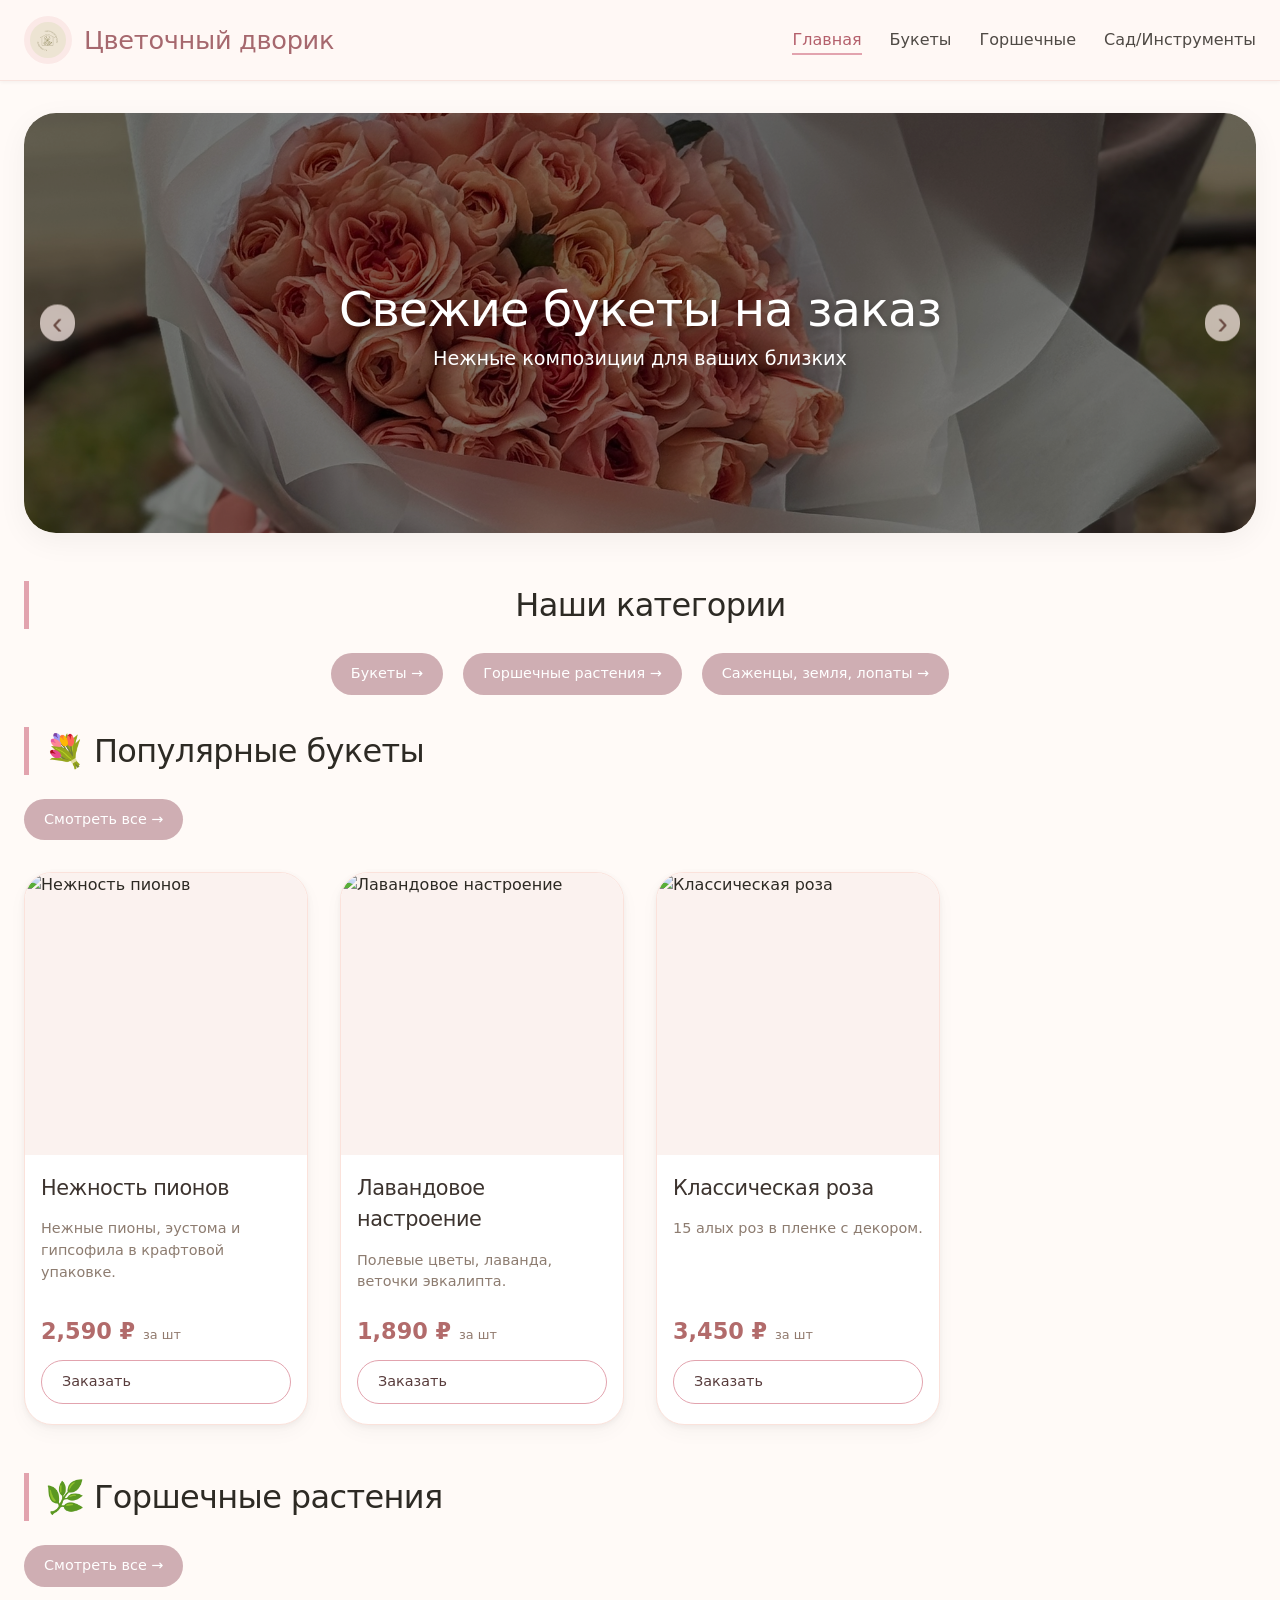
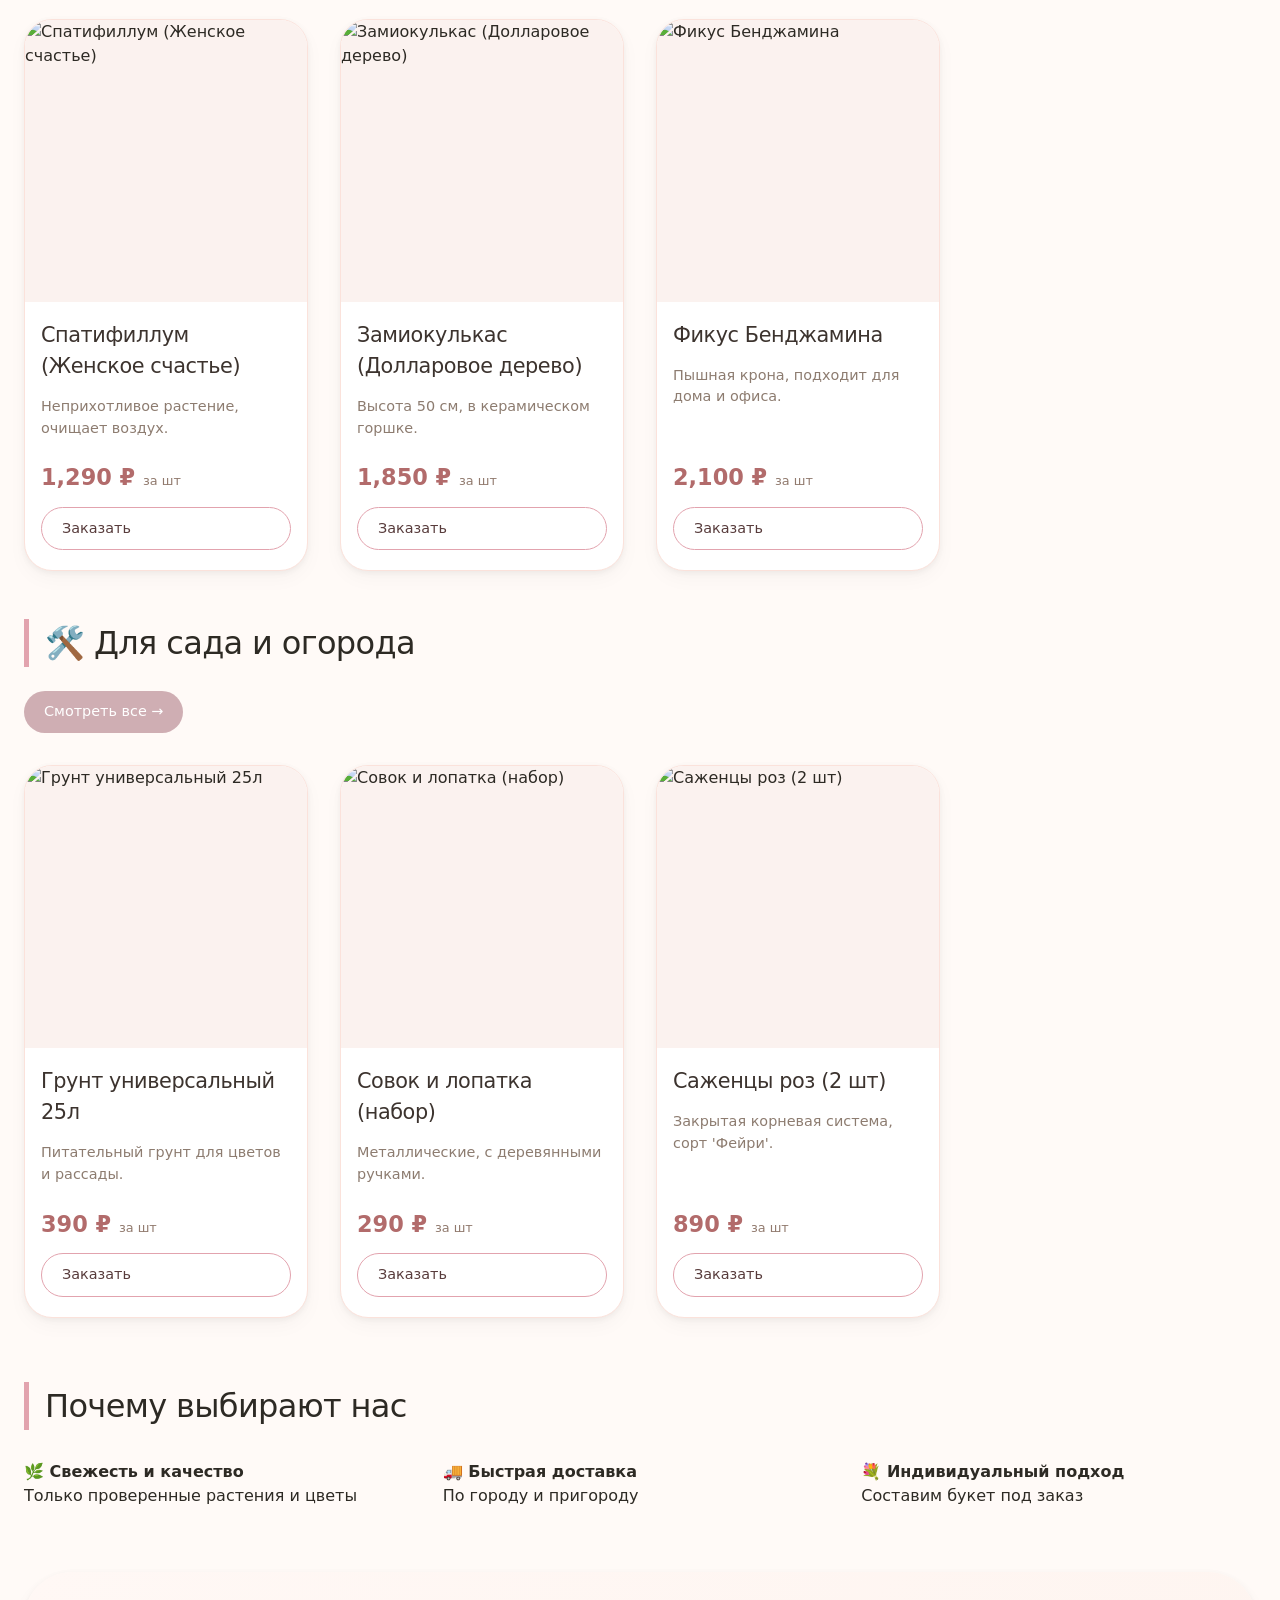
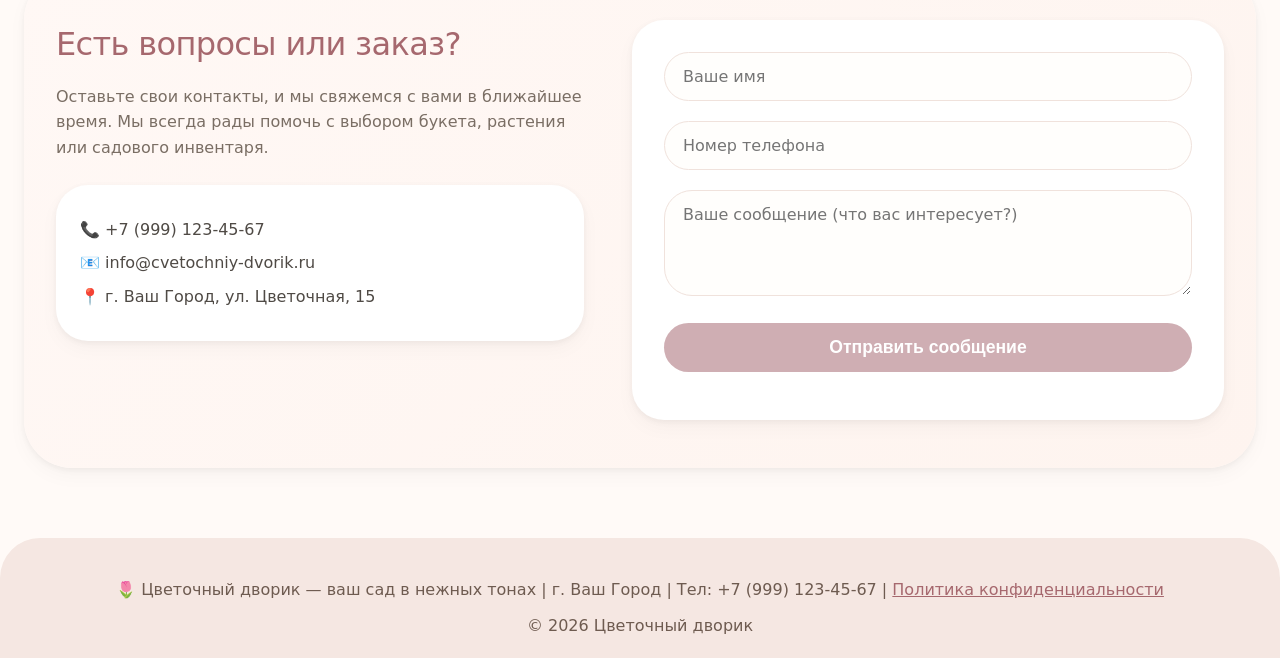
==== index.html @ ea89f6a9 "Create landing" ====
<!DOCTYPE html>
<html lang="ru">
<head>
  <meta charset="UTF-8">
  <meta name="viewport" content="width=device-width, initial-scale=1.0">
  <title>Цветочный дворик | Цветы, растения и садовый инвентарь</title>
  <meta name="description" content="Магазин цветов и товаров для сада Цветочный дворик. Букеты, горшечные растения, саженцы, земля, инструменты. Уют и красота для вашего дома.">
  <meta name="keywords" content="цветы, букеты, горшечные растения, саженцы, земля, лопаты, сад, цветочный магазин">
  <link rel="stylesheet" href="style.css">
  <link rel="icon" href="data:image/svg+xml,%3Csvg xmlns='http://www.w3.org/2000/svg' viewBox='0 0 24 24' fill='%23e2a3ae'%3E%3Cpath d='M12,21.35L10.55,20.03C5.4,15.36 2,12.27 2,8.5 2,5.41 4.42,3 7.5,3c1.74,0 3.41.81 4.5,2.08C13.09,3.81 14.76,3 16.5,3 19.58,3 22,5.41 22,8.5c0,3.77-3.4,6.86-8.55,11.54L12,21.35Z'/%3E%3C/svg%3E">
  
  <!-- Яндекс Метрика (замените XXXXXXXXX на номер счетчика) -->
  <!-- <script>
    (function(m,e,t,r,i,k,a){m[i]=m[i]||function(){(m[i].a=m[i].a||[]).push(arguments)};
    m[i].l=1*new Date();k=e.createElement(t),a=e.getElementsByTagName(t)[0];
    k.async=1;k.src=r;a.parentNode.insertBefore(k,a)})
    (window, document, "script", "https://mc.yandex.ru/metrika/tag.js", "ym");
    ym(XXXXXXXX, "init", {
        clickmap:true,
        trackLinks:true,
        accurateTrackBounce:true,
        webvisor:true
    });
  </script>
  <noscript><div><img src="https://mc.yandex.ru/watch/XXXXXXXX" style="position:absolute; left:-9999px;" alt="" /></div></noscript> -->
</head>
<body data-page="index">
<header>
  <div class="container">
    <div class="navbar">
      <div class="logo">
        <img class="logo-img" src="images/logo.jpg" alt="Логотип Цветочный дворик">
        <span class="logo-text">Цветочный дворик</span>
      </div>
      <ul class="nav-links">
        <li><a href="index.html">Главная</a></li>
        <li><a href="catalog-bukety.html">Букеты</a></li>
        <li><a href="catalog-gorshechnye.html">Горшечные</a></li>
        <li><a href="catalog-sad.html">Сад/Инструменты</a></li>
      </ul>
    </div>
  </div>
</header>

<main>
  <div class="container">
    <!-- Карусель -->
    <div class="hero">
      <div class="carousel">
        <div class="carousel-slides">
          <div class="carousel-slide" style="background-image: linear-gradient(0deg, rgba(0,0,0,0.2), rgba(0,0,0,0.2)), url('images/car.jpg');">
            <div class="slide-overlay"><div class="slide-text"><h1>Свежие букеты на заказ</h1><p>Нежные композиции для ваших близких</p></div></div>
          </div>
          <div class="carousel-slide" style="background-image: linear-gradient(0deg, rgba(0,0,0,0.2), rgba(0,0,0,0.2)), url('images/car1.jpg');">
            <div class="slide-overlay"><div class="slide-text"><h1>Зеленый уголок дома</h1><p>Горшечные растения с доставкой</p></div></div>
          </div>
          <div class="carousel-slide" style="background-image: linear-gradient(0deg, rgba(0,0,0,0.2), rgba(0,0,0,0.2)), url('images/car2.jpg');">
            <div class="slide-overlay"><div class="slide-text"><h1>Саженцы, земля, инвентарь</h1><p>Всё для вашего сада</p></div></div>
          </div>
        </div>
        <button class="prev">‹</button>
        <button class="next">›</button>
      </div>
    </div>

    <!-- Блок с категориями (быстрый переход) -->
    <section style="margin: 3rem 0 2rem; text-align: center;">
      <h2>Наши категории</h2>
      <div style="display: flex; gap: 20px; flex-wrap: wrap; justify-content: center; margin-top: 20px;">
        <a href="catalog-bukety.html" class="btn btn-primary">Букеты →</a>
        <a href="catalog-gorshechnye.html" class="btn btn-primary">Горшечные растения →</a>
        <a href="catalog-sad.html" class="btn btn-primary">Саженцы, земля, лопаты →</a>
      </div>
    </section>

    <!-- Контейнер, куда будут подгружаться товары с главной (featured) -->
    <div id="featured-container"></div>

    <!-- Преимущества -->
    <section style="margin: 4rem 0 2rem;">
      <h2>Почему выбирают нас</h2>
      <div style="display: flex; gap: 24px; flex-wrap: wrap; justify-content: space-between; margin: 30px 0;">
        <div style="flex:1; min-width:200px;"><strong>🌿 Свежесть и качество</strong><br>Только проверенные растения и цветы</div>
        <div style="flex:1; min-width:200px;"><strong>🚚 Быстрая доставка</strong><br>По городу и пригороду</div>
        <div style="flex:1; min-width:200px;"><strong>💐 Индивидуальный подход</strong><br>Составим букет под заказ</div>
      </div>
    </section>

    <!-- ========== ФОРМА ОБРАТНОЙ СВЯЗИ ========== -->
    <section class="feedback-section">
      <div class="feedback-container">
        <div class="feedback-info">
          <h2>Есть вопросы или заказ?</h2>
          <p>Оставьте свои контакты, и мы свяжемся с вами в ближайшее время. Мы всегда рады помочь с выбором букета, растения или садового инвентаря.</p>
          <div class="feedback-contacts">
            <p>📞 +7 (999) 123-45-67</p>
            <p>📧 info@cvetochniy-dvorik.ru</p>
            <p>📍 г. Ваш Город, ул. Цветочная, 15</p>
          </div>
        </div>
        <div class="feedback-form">
          <form id="tgForm">
            <div class="form-group">
              <input type="text" id="userName" placeholder="Ваше имя" required>
            </div>
            <div class="form-group">
              <input type="tel" id="userPhone" placeholder="Номер телефона" required>
            </div>
            <div class="form-group">
              <textarea id="userMessage" placeholder="Ваше сообщение (что вас интересует?)" rows="4"></textarea>
            </div>
            <button type="submit" class="btn btn-primary submit-btn">Отправить сообщение</button>
            <div id="formStatus" class="form-status"></div>
          </form>
        </div>
      </div>
    </section>
  </div>
</main>

<footer>
  <div class="container">
    <p>🌷 Цветочный дворик — ваш сад в нежных тонах | г. Ваш Город | Тел: +7 (999) 123-45-67 | <a href="#" style="color:#a6686e;">Политика конфиденциальности</a></p>
    <p style="margin-top:12px;">© 2026 Цветочный дворик</p>
  </div>
</footer>

<script src="script.js"></script>

<!-- Отдельный скрипт для формы (можно вставить в script.js, но для наглядности здесь) -->
<script>
  // (function() {
  //   const form = document.getElementById('tgForm');
  //   if (!form) return;
    
  //   const WORKER_URL = 'https://misty-math-a146.roikn33.workers.dev/';
    
  //   form.addEventListener('submit', async (e) => {
  //     e.preventDefault();
      
  //     const name = document.getElementById('userName').value.trim();
  //     const phone = document.getElementById('userPhone').value.trim();
  //     const message = document.getElementById('userMessage').value.trim();
      
  //     const statusDiv = document.getElementById('formStatus');
      
  //     if (!name || !phone) {
  //       statusDiv.innerHTML = '❌ Пожалуйста, заполните имя и телефон.';
  //       statusDiv.style.color = '#d47e92';
  //       setTimeout(() => { statusDiv.innerHTML = ''; }, 3000);
  //       return;
  //     }
      
  //     statusDiv.innerHTML = '⏳ Отправка...';
  //     statusDiv.style.color = '#9bc4b0';
      
  //     try {
  //       const response = await fetch(WORKER_URL, {
  //         method: 'POST',
  //         headers: { 'Content-Type': 'application/json' },
  //         body: JSON.stringify({ name, phone, message: message || 'Без сообщения' })
  //       });
        
  //       const data = await response.json();
        
  //       if (data.ok === true || response.ok) {
  //         statusDiv.innerHTML = '✅ Спасибо! Мы свяжемся с вами в ближайшее время.';
  //         statusDiv.style.color = '#6f9e82';
  //         form.reset();
  //         setTimeout(() => { statusDiv.innerHTML = ''; }, 5000);
  //       } else {
  //         statusDiv.innerHTML = '❌ Ошибка отправки. Попробуйте позже или позвоните нам.';
  //         statusDiv.style.color = '#d47e92';
  //       }
  //     } catch (error) {
  //       console.error('Form error:', error);
  //       statusDiv.innerHTML = '❌ Ошибка соединения. Проверьте интернет или позвоните нам.';
  //       statusDiv.style.color = '#d47e92';
  //     }
  //   });
  // })();
</script>

</body>
</html>
---- style.css ----
/* style.css - нежная палитра, адаптивность */
* {
  margin: 0;
  padding: 0;
  box-sizing: border-box;
}

body {
  font-family: system-ui, 'Segoe UI', 'Inter', -apple-system, BlinkMacSystemFont, 'Roboto', sans-serif;
  background: #fffaf7;
  color: #2d2a24;
  line-height: 1.5;
}

:root {
  --rose: #f3c4cb;
  --rose-dark: #e2a3ae;
  --green: #c1dbc1;
  --green-dark: #97b797;
  --brown: #d9c5b3;
  --text-dark: #3e3a35;
  --text-muted: #7b6e62;
  --bg-card: #ffffff;
  --shadow: 0 8px 20px rgba(0,0,0,0.03), 0 2px 6px rgba(0,0,0,0.05);
  --shadow-hover: 0 20px 30px -12px rgba(0,0,0,0.12);
}

.container {
  max-width: 1280px;
  margin: 0 auto;
  padding: 0 24px;
}

/* типографика */
h1, h2, h3 {
  font-weight: 500;
  letter-spacing: -0.02em;
}

h2 {
  font-size: 2rem;
  margin-bottom: 1.5rem;
  border-left: 5px solid var(--rose-dark);
  padding-left: 1rem;
}

/* header & nav */
header {
  background: rgba(255, 248, 245, 0.96);
  backdrop-filter: blur(8px);
  position: sticky;
  top: 0;
  z-index: 100;
  box-shadow: 0 1px 4px rgba(0,0,0,0.05);
  border-bottom: 1px solid #f8e4df;
}

.navbar {
  display: flex;
  align-items: center;
  justify-content: space-between;
  flex-wrap: wrap;
  gap: 20px;
  padding: 16px 0;
}

.logo {
  display: flex;
  align-items: center;
  gap: 12px;
}

.logo-img {
  width: 48px;
  height: 48px;
  object-fit: contain;
  border-radius: 50%;
  background: #fbe9e7;
  padding: 6px;
}

.logo-text {
  font-size: 1.6rem;
  font-weight: 500;
  color: #a6686e;
  letter-spacing: -0.3px;
}

.nav-links {
  display: flex;
  gap: 28px;
  flex-wrap: wrap;
  list-style: none;
}

.nav-links a {
  text-decoration: none;
  color: #4f4a45;
  font-weight: 500;
  transition: 0.2s;
  border-bottom: 2px solid transparent;
  padding-bottom: 4px;
}

.nav-links a:hover,
.nav-links a.active {
  color: #b45f6b;
  border-bottom-color: #e2a3ae;
}

/* кнопки и карточки */
.btn {
  display: inline-block;
  background: #ecc7cd;
  color: #583c3c;
  padding: 10px 20px;
  border-radius: 40px;
  text-decoration: none;
  font-weight: 500;
  transition: 0.2s;
  border: none;
  cursor: pointer;
  font-size: 0.9rem;
}

.btn-primary {
  background: #cfaeb3;
  color: white;
}

.btn-primary:hover {
  background: #bb9097;
  transform: scale(0.98);
}

.btn-outline {
  background: transparent;
  border: 1px solid #e2a3ae;
}

.btn-outline:hover {
  background: #f9ecef;
}

/* карточки товаров (сетка) */
.catalog-grid {
  display: grid;
  grid-template-columns: repeat(auto-fill, minmax(270px, 1fr));
  gap: 32px;
  margin: 2rem 0 3rem;
}

.product-card {
  background: var(--bg-card);
  border-radius: 28px;
  overflow: hidden;
  box-shadow: var(--shadow);
  transition: 0.25s ease;
  display: flex;
  flex-direction: column;
  border: 1px solid #fbe2db;
}

.product-card:hover {
  transform: translateY(-6px);
  box-shadow: var(--shadow-hover);
}

.card-img {
  width: 100%;
  aspect-ratio: 1 / 1;
  object-fit: cover;
  background: #fbf2ef;
}

.card-content {
  padding: 18px 16px 20px;
  flex: 1;
  display: flex;
  flex-direction: column;
}

.card-title {
  font-size: 1.3rem;
  font-weight: 500;
  margin-bottom: 6px;
  color: #3c332e;
}

.card-desc {
  color: #8d7c70;
  font-size: 0.9rem;
  margin: 8px 0 12px;
  flex-grow: 1;
}

.card-price {
  font-size: 1.4rem;
  font-weight: 600;
  color: #b26b6b;
  margin: 10px 0 12px;
}

.card-price small {
  font-size: 0.8rem;
  font-weight: normal;
  color: #917a6e;
}

/* hero карусель */
.hero {
  margin: 32px 0 48px;
  border-radius: 2rem;
  overflow: hidden;
  box-shadow: 0 8px 30px rgba(0,0,0,0.05);
}

.carousel {
  position: relative;
  width: 100%;
  height: 420px;
  overflow: hidden;
  border-radius: 2rem;
}

.carousel-slides {
  display: flex;
  width: 100%;
  height: 100%;
  transition: transform 0.4s ease-in-out;
}

.carousel-slide {
  min-width: 100%;
  background-size: cover;
  background-position: center;
  display: flex;
  align-items: center;
  justify-content: center;
  position: relative;
}

.slide-overlay {
  background: rgba(0,0,0,0.25);
  width: 100%;
  height: 100%;
  display: flex;
  align-items: center;
  justify-content: center;
  text-align: center;
  color: white;
  backdrop-filter: brightness(0.8);
}

.slide-text {
  max-width: 80%;
}

.slide-text h1 {
  font-size: 3rem;
  text-shadow: 0 2px 8px rgba(0,0,0,0.3);
}

.slide-text p {
  font-size: 1.2rem;
}

.carousel button {
  position: absolute;
  top: 50%;
  transform: translateY(-50%);
  background: rgba(255,240,235,0.7);
  border: none;
  font-size: 2rem;
  padding: 0 12px;
  cursor: pointer;
  z-index: 10;
  border-radius: 40px;
  backdrop-filter: blur(4px);
  color: #6b4c44;
}

.carousel .prev {
  left: 16px;
}
.carousel .next {
  right: 16px;
}

/* футер */
footer {
  background: #f5e7e2;
  margin-top: 70px;
  padding: 40px 0 20px;
  color: #6e5b50;
  text-align: center;
  border-top-left-radius: 40px;
  border-top-right-radius: 40px;
}

/* адаптивность */
@media (max-width: 768px) {
  .navbar {
    flex-direction: column;
    align-items: center;
  }
  .nav-links {
    justify-content: center;
    gap: 20px;
  }
  .carousel {
    height: 320px;
  }
  .slide-text h1 {
    font-size: 2rem;
  }
  .container {
    padding: 0 18px;
  }
  h2 {
    font-size: 1.6rem;
  }
}

/* ========== ФОРМА ОБРАТНОЙ СВЯЗИ ========== */
.feedback-section {
  margin: 4rem 0 2rem;
  background: linear-gradient(135deg, #fff8f5 0%, #fef4ef 100%);
  border-radius: 48px;
  padding: 3rem 2rem;
  box-shadow: var(--shadow);
}

.feedback-container {
  display: flex;
  flex-wrap: wrap;
  gap: 3rem;
  align-items: stretch;
}

.feedback-info {
  flex: 1;
  min-width: 250px;
}

.feedback-info h2 {
  border-left: none;
  padding-left: 0;
  margin-bottom: 1rem;
  color: #a6686e;
}

.feedback-info p {
  color: #7a6e64;
  line-height: 1.6;
  margin-bottom: 1.5rem;
}

.feedback-contacts {
  background: white;
  padding: 1.5rem;
  border-radius: 32px;
  box-shadow: var(--shadow);
  margin-top: 1rem;
}

.feedback-contacts p {
  margin: 0.5rem 0;
  font-weight: 500;
  color: #4f4a45;
}

.feedback-form {
  flex: 1;
  min-width: 280px;
  background: white;
  padding: 2rem;
  border-radius: 32px;
  box-shadow: var(--shadow);
}

.form-group {
  margin-bottom: 1.25rem;
}

.form-group input,
.form-group textarea {
  width: 100%;
  padding: 14px 18px;
  border: 1.5px solid #f0e2dc;
  border-radius: 28px;
  font-size: 1rem;
  font-family: inherit;
  transition: all 0.2s;
  background: #fffefc;
}

.form-group input:focus,
.form-group textarea:focus {
  outline: none;
  border-color: #e2a3ae;
  box-shadow: 0 0 0 3px rgba(226, 163, 174, 0.2);
}

.submit-btn {
  width: 100%;
  background: #cfaeb3;
  color: white;
  padding: 14px;
  font-size: 1.1rem;
  font-weight: 600;
  border: none;
  border-radius: 40px;
  cursor: pointer;
  transition: 0.2s;
}

.submit-btn:hover {
  background: #bb9097;
  transform: translateY(-2px);
}

.form-status {
  margin-top: 1rem;
  text-align: center;
  font-size: 0.9rem;
  font-weight: 500;
}

@media (max-width: 768px) {
  .feedback-section {
    padding: 2rem 1rem;
    border-radius: 32px;
  }
  .feedback-form {
    padding: 1.5rem;
  }
  .feedback-container {
    gap: 1.5rem;
  }
}
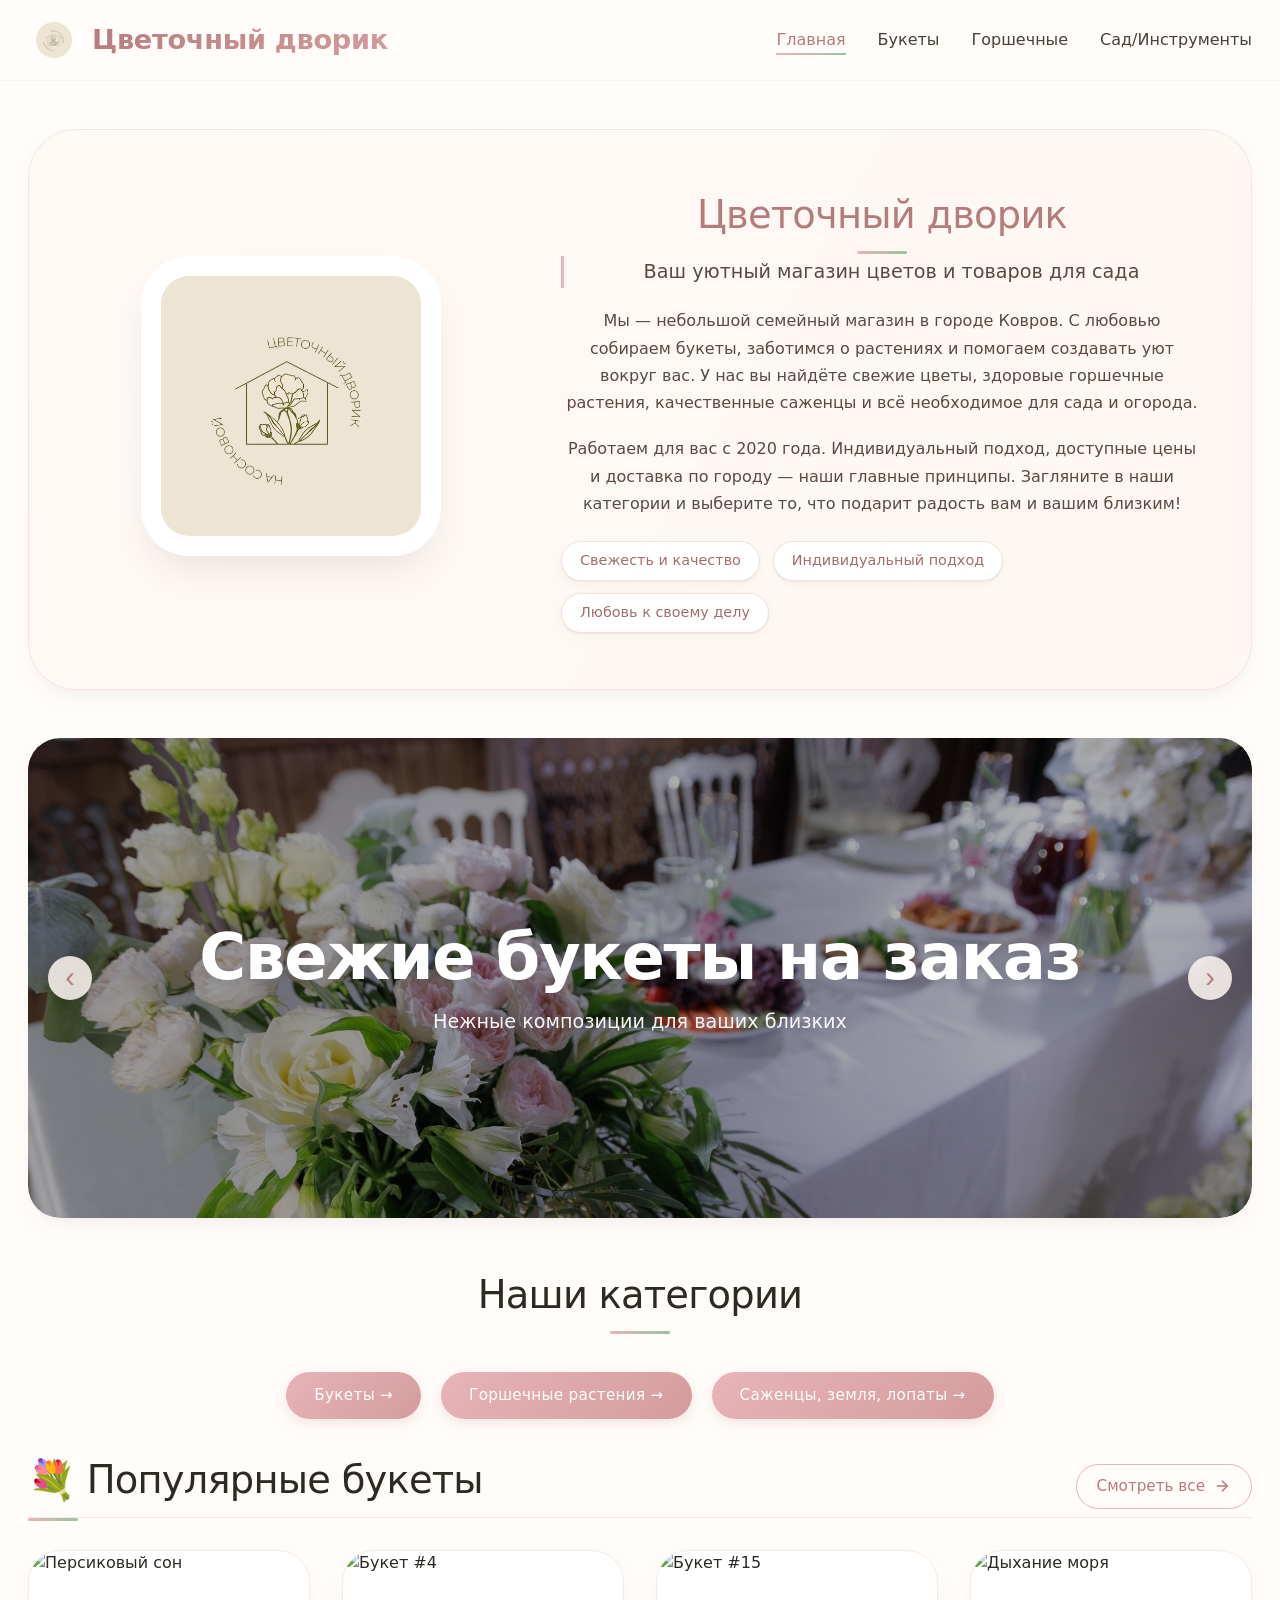
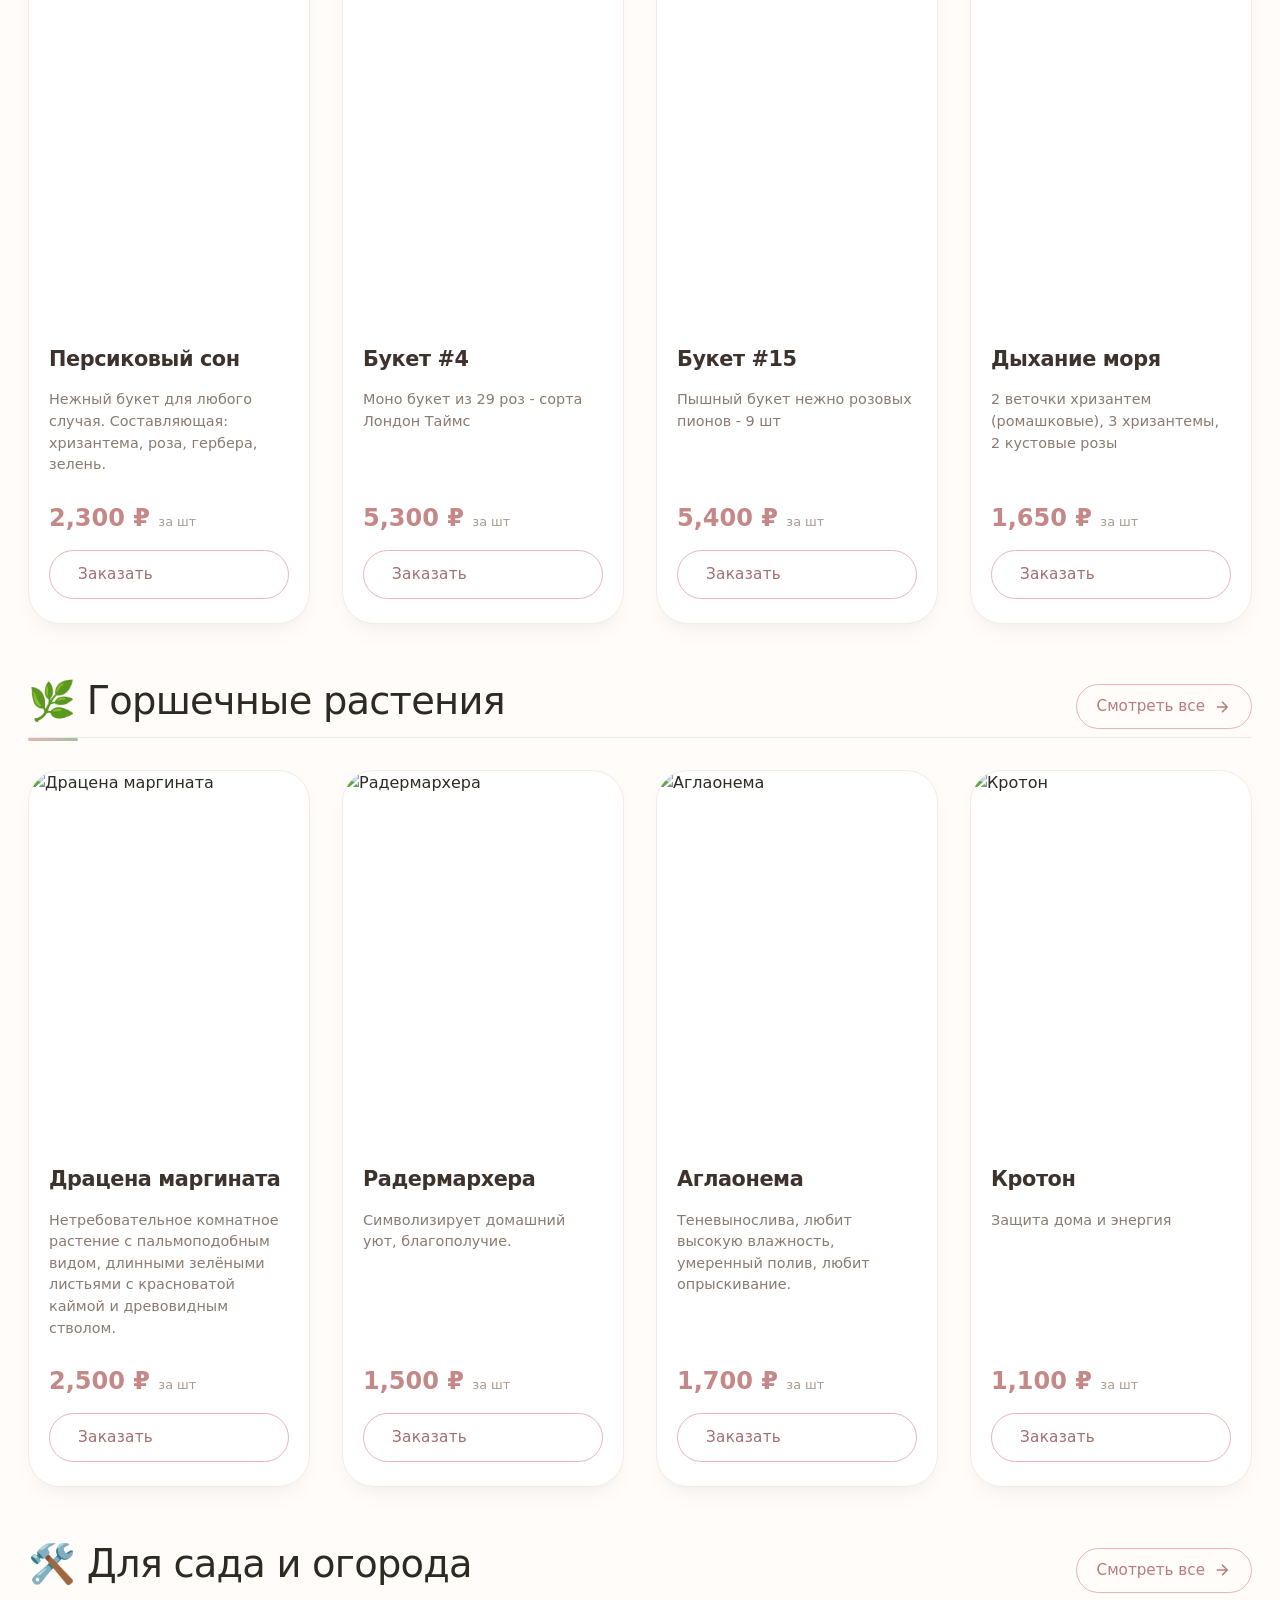
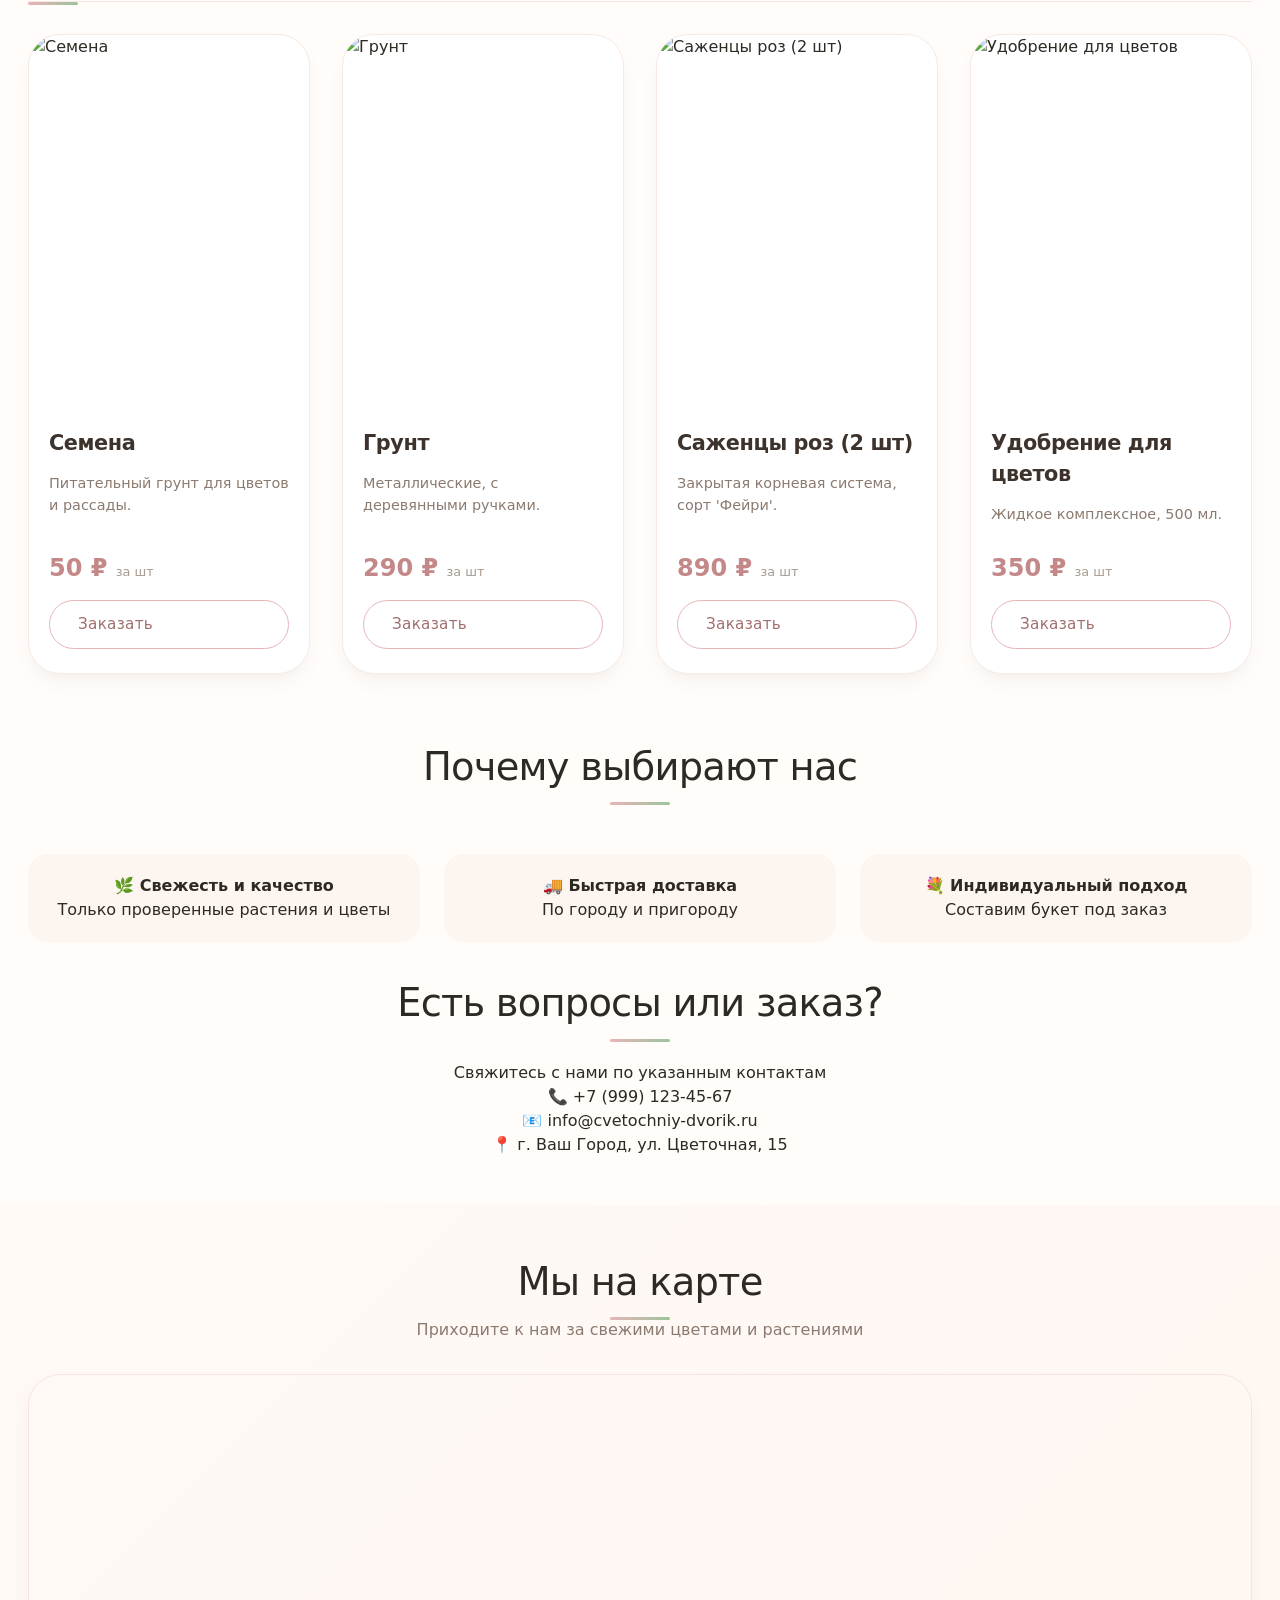
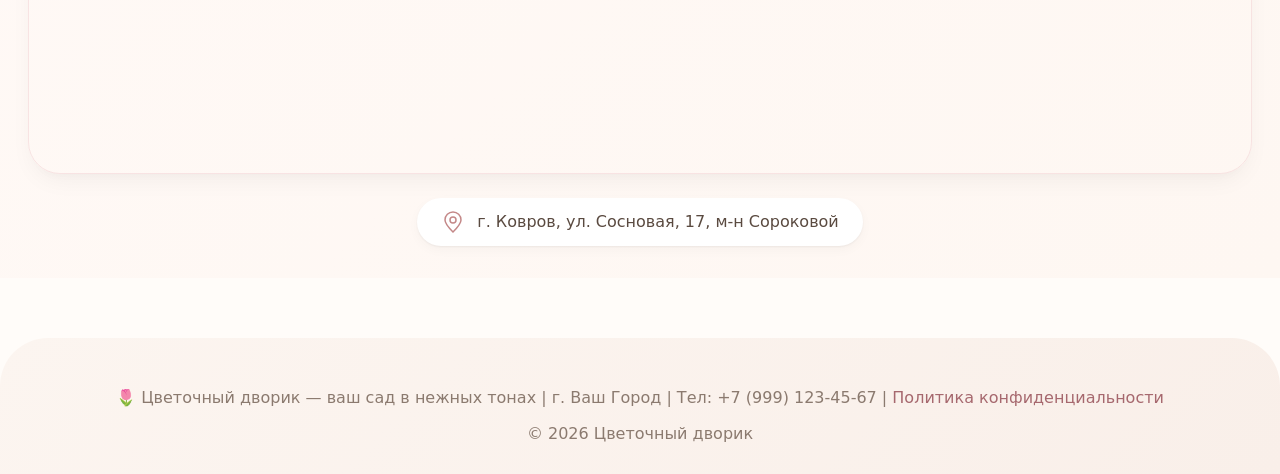
==== commit 529e621e: "update photos" ====
--- a/index.html
+++ b/index.html
@@ -8,21 +8,6 @@
   <meta name="keywords" content="цветы, букеты, горшечные растения, саженцы, земля, лопаты, сад, цветочный магазин">
   <link rel="stylesheet" href="style.css">
   <link rel="icon" href="data:image/svg+xml,%3Csvg xmlns='http://www.w3.org/2000/svg' viewBox='0 0 24 24' fill='%23e2a3ae'%3E%3Cpath d='M12,21.35L10.55,20.03C5.4,15.36 2,12.27 2,8.5 2,5.41 4.42,3 7.5,3c1.74,0 3.41.81 4.5,2.08C13.09,3.81 14.76,3 16.5,3 19.58,3 22,5.41 22,8.5c0,3.77-3.4,6.86-8.55,11.54L12,21.35Z'/%3E%3C/svg%3E">
-  
-  <!-- Яндекс Метрика (замените XXXXXXXXX на номер счетчика) -->
-  <!-- <script>
-    (function(m,e,t,r,i,k,a){m[i]=m[i]||function(){(m[i].a=m[i].a||[]).push(arguments)};
-    m[i].l=1*new Date();k=e.createElement(t),a=e.getElementsByTagName(t)[0];
-    k.async=1;k.src=r;a.parentNode.insertBefore(k,a)})
-    (window, document, "script", "https://mc.yandex.ru/metrika/tag.js", "ym");
-    ym(XXXXXXXX, "init", {
-        clickmap:true,
-        trackLinks:true,
-        accurateTrackBounce:true,
-        webvisor:true
-    });
-  </script>
-  <noscript><div><img src="https://mc.yandex.ru/watch/XXXXXXXX" style="position:absolute; left:-9999px;" alt="" /></div></noscript> -->
 </head>
 <body data-page="index">
 <header>
@@ -44,17 +29,37 @@
 
 <main>
   <div class="container">
-    <!-- Карусель -->
+
+    <section class="about-section">
+      <div class="about-container">
+        <div class="about-image">
+          <img src="images/logo.jpg" alt="Цветочный дворик - логотип" class="about-logo">
+        </div>
+        <div class="about-text">
+          <h2>Цветочный дворик</h2>
+          <p class="about-subtitle">Ваш уютный магазин цветов и товаров для сада</p>
+          <p>Мы — небольшой семейный магазин в городе Ковров. С любовью собираем букеты, заботимся о растениях и помогаем создавать уют вокруг вас. У нас вы найдёте свежие цветы, здоровые горшечные растения, качественные саженцы и всё необходимое для сада и огорода.</p>
+          <p>Работаем для вас с 2020 года. Индивидуальный подход, доступные цены и доставка по городу — наши главные принципы. Загляните в наши категории и выберите то, что подарит радость вам и вашим близким!</p>
+          <div class="about-features">
+            <span>Свежесть и качество</span>
+            <span>Индивидуальный подход</span>
+            <!-- <span>🚚 Быстрая доставка</span> -->
+            <span>Любовь к своему делу</span>
+          </div>
+        </div>
+      </div>
+    </section>
+
     <div class="hero">
       <div class="carousel">
         <div class="carousel-slides">
           <div class="carousel-slide" style="background-image: linear-gradient(0deg, rgba(0,0,0,0.2), rgba(0,0,0,0.2)), url('images/car.jpg');">
             <div class="slide-overlay"><div class="slide-text"><h1>Свежие букеты на заказ</h1><p>Нежные композиции для ваших близких</p></div></div>
           </div>
-          <div class="carousel-slide" style="background-image: linear-gradient(0deg, rgba(0,0,0,0.2), rgba(0,0,0,0.2)), url('images/car1.jpg');">
+          <div class="carousel-slide" style="background-image: linear-gradient(0deg, rgba(0,0,0,0.2), rgba(0,0,0,0.2)), url('images/car1.png');">
             <div class="slide-overlay"><div class="slide-text"><h1>Зеленый уголок дома</h1><p>Горшечные растения с доставкой</p></div></div>
           </div>
-          <div class="carousel-slide" style="background-image: linear-gradient(0deg, rgba(0,0,0,0.2), rgba(0,0,0,0.2)), url('images/car2.jpg');">
+          <div class="carousel-slide" style="background-image: linear-gradient(0deg, rgba(0,0,0,0.2), rgba(0,0,0,0.2)), url('images/car2.png');">
             <div class="slide-overlay"><div class="slide-text"><h1>Саженцы, земля, инвентарь</h1><p>Всё для вашего сада</p></div></div>
           </div>
         </div>
@@ -63,7 +68,6 @@
       </div>
     </div>
 
-    <!-- Блок с категориями (быстрый переход) -->
     <section style="margin: 3rem 0 2rem; text-align: center;">
       <h2>Наши категории</h2>
       <div style="display: flex; gap: 20px; flex-wrap: wrap; justify-content: center; margin-top: 20px;">
@@ -80,9 +84,9 @@
     <section style="margin: 4rem 0 2rem;">
       <h2>Почему выбирают нас</h2>
       <div style="display: flex; gap: 24px; flex-wrap: wrap; justify-content: space-between; margin: 30px 0;">
-        <div style="flex:1; min-width:200px;"><strong>🌿 Свежесть и качество</strong><br>Только проверенные растения и цветы</div>
-        <div style="flex:1; min-width:200px;"><strong>🚚 Быстрая доставка</strong><br>По городу и пригороду</div>
-        <div style="flex:1; min-width:200px;"><strong>💐 Индивидуальный подход</strong><br>Составим букет под заказ</div>
+        <div style="flex:1; min-width:200px; padding: 20px 20px; border-radius: 20px; background-color: #FCF5F0;"><strong>🌿 Свежесть и качество</strong><br>Только проверенные растения и цветы</div>
+        <div style="flex:1; min-width:200px; padding: 20px 20px; border-radius: 20px; background-color: #FCF5F0;"><strong>🚚 Быстрая доставка</strong><br>По городу и пригороду</div>
+        <div style="flex:1; min-width:200px; padding: 20px 20px; border-radius: 20px; background-color: #FCF5F0;"><strong>💐 Индивидуальный подход</strong><br>Составим букет под заказ</div>
       </div>
     </section>
 
@@ -91,95 +95,41 @@
       <div class="feedback-container">
         <div class="feedback-info">
           <h2>Есть вопросы или заказ?</h2>
-          <p>Оставьте свои контакты, и мы свяжемся с вами в ближайшее время. Мы всегда рады помочь с выбором букета, растения или садового инвентаря.</p>
+          <p>Свяжитесь с нами по указанным контактам</p>
           <div class="feedback-contacts">
             <p>📞 +7 (999) 123-45-67</p>
             <p>📧 info@cvetochniy-dvorik.ru</p>
             <p>📍 г. Ваш Город, ул. Цветочная, 15</p>
           </div>
         </div>
-        <div class="feedback-form">
-          <form id="tgForm">
-            <div class="form-group">
-              <input type="text" id="userName" placeholder="Ваше имя" required>
-            </div>
-            <div class="form-group">
-              <input type="tel" id="userPhone" placeholder="Номер телефона" required>
-            </div>
-            <div class="form-group">
-              <textarea id="userMessage" placeholder="Ваше сообщение (что вас интересует?)" rows="4"></textarea>
-            </div>
-            <button type="submit" class="btn btn-primary submit-btn">Отправить сообщение</button>
-            <div id="formStatus" class="form-status"></div>
-          </form>
-        </div>
       </div>
     </section>
   </div>
 </main>
-
+    <section class="map-section">
+      <div class="container">
+        <h2>Мы на карте</h2>
+        <p class="map-subtitle">Приходите к нам за свежими цветами и растениями</p>
+        
+        <div class="yandex-map-wrapper">
+          <script type="text/javascript" charset="utf-8" async src="https://api-maps.yandex.ru/services/constructor/1.0/js/?um=constructor%3A17b98727b9c9cf5e78c91ded088a5257eff1b1c8e697341112113a2020d24bae&amp;width=100%25&amp;height=400&amp;lang=ru_RU&amp;scroll=true"></script>
+        </div>
+        
+        <div class="map-address">
+          <svg width="24" height="24" viewBox="0 0 24 24" fill="none" stroke="currentColor" stroke-width="1.5">
+            <path d="M12 2a8 8 0 0 0-8 8c0 4 8 12 8 12s8-8 8-12a8 8 0 0 0-8-8z"/>
+            <circle cx="12" cy="10" r="3"/>
+          </svg>
+          <span>г. Ковров, ул. Сосновая, 17, м-н Сороковой</span>
+        </div>
+      </div>
+    </section>
 <footer>
   <div class="container">
     <p>🌷 Цветочный дворик — ваш сад в нежных тонах | г. Ваш Город | Тел: +7 (999) 123-45-67 | <a href="#" style="color:#a6686e;">Политика конфиденциальности</a></p>
     <p style="margin-top:12px;">© 2026 Цветочный дворик</p>
   </div>
 </footer>
-
 <script src="script.js"></script>
-
-<!-- Отдельный скрипт для формы (можно вставить в script.js, но для наглядности здесь) -->
-<script>
-  // (function() {
-  //   const form = document.getElementById('tgForm');
-  //   if (!form) return;
-    
-  //   const WORKER_URL = 'https://misty-math-a146.roikn33.workers.dev/';
-    
-  //   form.addEventListener('submit', async (e) => {
-  //     e.preventDefault();
-      
-  //     const name = document.getElementById('userName').value.trim();
-  //     const phone = document.getElementById('userPhone').value.trim();
-  //     const message = document.getElementById('userMessage').value.trim();
-      
-  //     const statusDiv = document.getElementById('formStatus');
-      
-  //     if (!name || !phone) {
-  //       statusDiv.innerHTML = '❌ Пожалуйста, заполните имя и телефон.';
-  //       statusDiv.style.color = '#d47e92';
-  //       setTimeout(() => { statusDiv.innerHTML = ''; }, 3000);
-  //       return;
-  //     }
-      
-  //     statusDiv.innerHTML = '⏳ Отправка...';
-  //     statusDiv.style.color = '#9bc4b0';
-      
-  //     try {
-  //       const response = await fetch(WORKER_URL, {
-  //         method: 'POST',
-  //         headers: { 'Content-Type': 'application/json' },
-  //         body: JSON.stringify({ name, phone, message: message || 'Без сообщения' })
-  //       });
-        
-  //       const data = await response.json();
-        
-  //       if (data.ok === true || response.ok) {
-  //         statusDiv.innerHTML = '✅ Спасибо! Мы свяжемся с вами в ближайшее время.';
-  //         statusDiv.style.color = '#6f9e82';
-  //         form.reset();
-  //         setTimeout(() => { statusDiv.innerHTML = ''; }, 5000);
-  //       } else {
-  //         statusDiv.innerHTML = '❌ Ошибка отправки. Попробуйте позже или позвоните нам.';
-  //         statusDiv.style.color = '#d47e92';
-  //       }
-  //     } catch (error) {
-  //       console.error('Form error:', error);
-  //       statusDiv.innerHTML = '❌ Ошибка соединения. Проверьте интернет или позвоните нам.';
-  //       statusDiv.style.color = '#d47e92';
-  //     }
-  //   });
-  // })();
-</script>
-
 </body>
 </html>
--- a/style.css
+++ b/style.css
@@ -1,4 +1,4 @@
-/* style.css - нежная палитра, адаптивность */
+/* style.css - нежная, воздушная атмосфера для цветочного магазина */
 * {
   margin: 0;
   padding: 0;
@@ -6,53 +6,93 @@
 }
 
 body {
-  font-family: system-ui, 'Segoe UI', 'Inter', -apple-system, BlinkMacSystemFont, 'Roboto', sans-serif;
-  background: #fffaf7;
-  color: #2d2a24;
+  font-family: 'Inter', system-ui, -apple-system, 'Segoe UI', Roboto, 'Helvetica Neue', sans-serif;
+  background: #FFFCF9;
+  color: #2D2A24;
   line-height: 1.5;
+  scroll-behavior: smooth;
 }
 
 :root {
-  --rose: #f3c4cb;
-  --rose-dark: #e2a3ae;
-  --green: #c1dbc1;
-  --green-dark: #97b797;
-  --brown: #d9c5b3;
-  --text-dark: #3e3a35;
-  --text-muted: #7b6e62;
-  --bg-card: #ffffff;
-  --shadow: 0 8px 20px rgba(0,0,0,0.03), 0 2px 6px rgba(0,0,0,0.05);
-  --shadow-hover: 0 20px 30px -12px rgba(0,0,0,0.12);
+  --rose-light: #FDF2F0;
+  --rose: #F5D6D9;
+  --rose-dark: #E8B4B8;
+  --rose-deep: #D49C9C;
+  --green-light: #EAF5EA;
+  --green: #C8DFC8;
+  --green-dark: #9BC49B;
+  --peach: #FDE8DD;
+  --warm: #FDF6F0;
+  --text-dark: #3D352F;
+  --text-muted: #8B7A6F;
+  --bg-card: #FFFFFF;
+  --shadow-sm: 0 4px 12px rgba(0, 0, 0, 0.03), 0 1px 2px rgba(0, 0, 0, 0.05);
+  --shadow-md: 0 10px 25px -5px rgba(0, 0, 0, 0.05), 0 8px 10px -6px rgba(0, 0, 0, 0.02);
+  --shadow-lg: 0 20px 40px -12px rgba(0, 0, 0, 0.1);
+  --shadow-hover: 0 25px 35px -16px rgba(0, 0, 0, 0.15);
+  --transition: all 0.3s cubic-bezier(0.4, 0, 0.2, 1);
 }
 
 .container {
   max-width: 1280px;
   margin: 0 auto;
-  padding: 0 24px;
-}
-
-/* типографика */
-h1, h2, h3 {
+  padding: 0 28px;
+}
+
+/* Типографика — нежная и читаемая */
+h1, h2, h3, .logo-text {
+  font-family: 'Inter', system-ui, sans-serif;
   font-weight: 500;
   letter-spacing: -0.02em;
 }
 
+h1 {
+  font-size: clamp(2.5rem, 6vw, 4rem);
+  font-weight: 600;
+  letter-spacing: -0.02em;
+  line-height: 1.2;
+}
+
 h2 {
-  font-size: 2rem;
-  margin-bottom: 1.5rem;
-  border-left: 5px solid var(--rose-dark);
-  padding-left: 1rem;
-}
-
-/* header & nav */
+  font-size: clamp(1.8rem, 4vw, 2.4rem);
+  margin-bottom: 1.8rem;
+  font-weight: 500;
+  position: relative;
+  display: inline-block;
+  text-align: center;
+  width: auto;
+}
+
+h2:after {
+  content: '';
+  position: absolute;
+  bottom: -10px;
+  left: 50%;
+  transform: translateX(-50%);
+  width: 60px;
+  height: 3px;
+  background: linear-gradient(90deg, var(--rose-dark), var(--green-dark));
+  border-radius: 3px;
+}
+
+h3 {
+  font-size: 1.3rem;
+  font-weight: 500;
+}
+
+section {
+  text-align: center;
+}
+
+/* ========== HEADER — прозрачный, элегантный ========== */
 header {
-  background: rgba(255, 248, 245, 0.96);
-  backdrop-filter: blur(8px);
+  background: rgba(255, 252, 249, 0.92);
+  backdrop-filter: blur(12px);
   position: sticky;
   top: 0;
   z-index: 100;
-  box-shadow: 0 1px 4px rgba(0,0,0,0.05);
-  border-bottom: 1px solid #f8e4df;
+  border-bottom: 1px solid rgba(232, 180, 184, 0.2);
+  transition: var(--transition);
 }
 
 .navbar {
@@ -60,180 +100,144 @@
   align-items: center;
   justify-content: space-between;
   flex-wrap: wrap;
-  gap: 20px;
-  padding: 16px 0;
+  gap: 24px;
+  padding: 14px 0;
 }
 
 .logo {
   display: flex;
   align-items: center;
   gap: 12px;
+  transition: var(--transition);
 }
 
 .logo-img {
-  width: 48px;
-  height: 48px;
+  width: 52px;
+  height: 52px;
   object-fit: contain;
   border-radius: 50%;
-  background: #fbe9e7;
-  padding: 6px;
+  padding: 8px;
 }
 
 .logo-text {
-  font-size: 1.6rem;
-  font-weight: 500;
-  color: #a6686e;
+  font-size: 1.7rem;
+  font-weight: 550;
+  background: linear-gradient(135deg, #B57C7C, #D49C9C);
+  background-clip: text;
+  -webkit-background-clip: text;
+  color: transparent;
   letter-spacing: -0.3px;
 }
 
 .nav-links {
   display: flex;
-  gap: 28px;
+  gap: 32px;
   flex-wrap: wrap;
   list-style: none;
 }
 
 .nav-links a {
   text-decoration: none;
-  color: #4f4a45;
+  color: #4A3F39;
   font-weight: 500;
-  transition: 0.2s;
-  border-bottom: 2px solid transparent;
-  padding-bottom: 4px;
+  font-size: 1rem;
+  transition: var(--transition);
+  position: relative;
+  padding-bottom: 6px;
+}
+
+.nav-links a:after {
+  content: '';
+  position: absolute;
+  bottom: 0;
+  left: 0;
+  width: 0;
+  height: 2px;
+  background: linear-gradient(90deg, var(--rose-dark), var(--green-dark));
+  transition: width 0.3s ease;
+}
+
+.nav-links a:hover:after,
+.nav-links a.active:after {
+  width: 100%;
 }
 
 .nav-links a:hover,
 .nav-links a.active {
-  color: #b45f6b;
-  border-bottom-color: #e2a3ae;
-}
-
-/* кнопки и карточки */
+  color: #B57C7C;
+}
+
+/* ========== КНОПКИ ========== */
 .btn {
   display: inline-block;
-  background: #ecc7cd;
-  color: #583c3c;
-  padding: 10px 20px;
-  border-radius: 40px;
+  padding: 12px 28px;
+  border-radius: 50px;
   text-decoration: none;
   font-weight: 500;
-  transition: 0.2s;
+  transition: var(--transition);
   border: none;
   cursor: pointer;
-  font-size: 0.9rem;
+  font-size: 0.95rem;
+  letter-spacing: 0.3px;
 }
 
 .btn-primary {
-  background: #cfaeb3;
+  background: linear-gradient(135deg, var(--rose-dark), var(--rose-deep));
   color: white;
+  box-shadow: 0 4px 12px rgba(212, 156, 156, 0.25);
 }
 
 .btn-primary:hover {
-  background: #bb9097;
-  transform: scale(0.98);
+  transform: translateY(-2px);
+  box-shadow: 0 8px 20px rgba(212, 156, 156, 0.35);
+  background: linear-gradient(135deg, var(--rose-deep), #C48888);
 }
 
 .btn-outline {
   background: transparent;
-  border: 1px solid #e2a3ae;
+  border: 1.5px solid var(--rose-dark);
+  color: #A16E6E;
 }
 
 .btn-outline:hover {
-  background: #f9ecef;
-}
-
-/* карточки товаров (сетка) */
-.catalog-grid {
-  display: grid;
-  grid-template-columns: repeat(auto-fill, minmax(270px, 1fr));
-  gap: 32px;
-  margin: 2rem 0 3rem;
-}
-
-.product-card {
-  background: var(--bg-card);
-  border-radius: 28px;
+  background: var(--rose-light);
+  border-color: var(--rose-deep);
+  transform: translateY(-2px);
+}
+
+/* ========== КАРУСЕЛЬ — нежная, плавная ========== */
+.hero {
+  margin: 24px 0 48px;
+  border-radius: 32px;
   overflow: hidden;
-  box-shadow: var(--shadow);
-  transition: 0.25s ease;
-  display: flex;
-  flex-direction: column;
-  border: 1px solid #fbe2db;
-}
-
-.product-card:hover {
-  transform: translateY(-6px);
-  box-shadow: var(--shadow-hover);
-}
-
-.card-img {
-  width: 100%;
-  aspect-ratio: 1 / 1;
-  object-fit: cover;
-  background: #fbf2ef;
-}
-
-.card-content {
-  padding: 18px 16px 20px;
-  flex: 1;
-  display: flex;
-  flex-direction: column;
-}
-
-.card-title {
-  font-size: 1.3rem;
-  font-weight: 500;
-  margin-bottom: 6px;
-  color: #3c332e;
-}
-
-.card-desc {
-  color: #8d7c70;
-  font-size: 0.9rem;
-  margin: 8px 0 12px;
-  flex-grow: 1;
-}
-
-.card-price {
-  font-size: 1.4rem;
-  font-weight: 600;
-  color: #b26b6b;
-  margin: 10px 0 12px;
-}
-
-.card-price small {
-  font-size: 0.8rem;
-  font-weight: normal;
-  color: #917a6e;
-}
-
-/* hero карусель */
-.hero {
-  margin: 32px 0 48px;
-  border-radius: 2rem;
-  overflow: hidden;
-  box-shadow: 0 8px 30px rgba(0,0,0,0.05);
+  box-shadow: var(--shadow-md);
 }
 
 .carousel {
   position: relative;
   width: 100%;
-  height: 420px;
+  height: 480px;
   overflow: hidden;
-  border-radius: 2rem;
+  border-radius: 32px;
+}
+
+@media (max-width: 768px) {
+  .carousel {
+    height: 360px;
+  }
 }
 
 .carousel-slides {
   display: flex;
   width: 100%;
   height: 100%;
-  transition: transform 0.4s ease-in-out;
+  transition: transform 0.5s cubic-bezier(0.4, 0, 0.2, 1);
 }
 
 .carousel-slide {
   min-width: 100%;
   background-size: cover;
-  background-position: center;
+  background-position: center 30%;
   display: flex;
   align-items: center;
   justify-content: center;
@@ -241,7 +245,7 @@
 }
 
 .slide-overlay {
-  background: rgba(0,0,0,0.25);
+  background: linear-gradient(135deg, rgba(0,0,0,0.2) 0%, rgba(0,0,0,0.1) 100%);
   width: 100%;
   height: 100%;
   display: flex;
@@ -249,193 +253,642 @@
   justify-content: center;
   text-align: center;
   color: white;
-  backdrop-filter: brightness(0.8);
 }
 
 .slide-text {
   max-width: 80%;
+  text-shadow: 0 2px 12px rgba(0,0,0,0.15);
 }
 
 .slide-text h1 {
-  font-size: 3rem;
-  text-shadow: 0 2px 8px rgba(0,0,0,0.3);
+  margin-bottom: 12px;
+  font-weight: 600;
 }
 
 .slide-text p {
   font-size: 1.2rem;
+  opacity: 0.95;
 }
 
 .carousel button {
   position: absolute;
   top: 50%;
   transform: translateY(-50%);
-  background: rgba(255,240,235,0.7);
+  background: rgba(255, 248, 245, 0.85);
+  backdrop-filter: blur(8px);
   border: none;
-  font-size: 2rem;
-  padding: 0 12px;
+  font-size: 1.8rem;
+  width: 44px;
+  height: 44px;
   cursor: pointer;
   z-index: 10;
+  border-radius: 50%;
+  color: #B57C7C;
+  transition: var(--transition);
+  display: flex;
+  align-items: center;
+  justify-content: center;
+  box-shadow: var(--shadow-sm);
+}
+
+.carousel button:hover {
+  background: white;
+  transform: translateY(-50%) scale(1.05);
+  color: #D49C9C;
+}
+
+.carousel .prev { left: 20px; }
+.carousel .next { right: 20px; }
+
+/* ========== СЕКЦИЯ "О НАС" ========== */
+.about-section {
+  margin: 3rem 0 3rem;
+  background: linear-gradient(120deg, #FFF9F6 0%, #FEF7F2 100%);
+  border-radius: 48px;
+  padding: 3.5rem 3rem;
+  box-shadow: var(--shadow-md);
+  border: 1px solid rgba(232, 180, 184, 0.3);
+}
+
+.about-container {
+  display: flex;
+  flex-wrap: wrap;
+  gap: 3.5rem;
+  align-items: center;
+}
+
+.about-image {
+  flex: 1;
+  min-width: 260px;
+  text-align: center;
+}
+
+.about-logo {
+  max-width: 100%;
+  width: 300px;
+  height: auto;
+  border-radius: 48px;
+  box-shadow: var(--shadow-lg);
+  background: white;
+  padding: 20px;
+  transition: var(--transition);
+}
+
+.about-logo:hover {
+  transform: scale(1.02);
+  box-shadow: 0 30px 45px -18px rgba(0,0,0,0.2);
+}
+
+.about-text {
+  flex: 1.5;
+  min-width: 280px;
+}
+
+.about-text h2 {
+  color: #B57C7C;
+  margin-bottom: 0.75rem;
+}
+.about-text h2:after {
+  width: 50px;
+  background: linear-gradient(90deg, var(--rose-dark), var(--green-dark));
+}
+
+.about-subtitle {
+  font-size: 1.2rem;
+  color: #C49A8A;
+  margin-bottom: 1.5rem;
+  font-weight: 500;
+  border-left: 3px solid var(--rose-dark);
+  padding-left: 1rem;
+}
+
+.about-text p {
+  color: #5A4A40;
+  line-height: 1.7;
+  margin-bottom: 1.2rem;
+}
+
+.about-features {
+  display: flex;
+  flex-wrap: wrap;
+  gap: 0.8rem;
+  margin-top: 1.5rem;
+}
+
+.about-features span {
+  background: white;
+  padding: 8px 18px;
   border-radius: 40px;
-  backdrop-filter: blur(4px);
-  color: #6b4c44;
-}
-
-.carousel .prev {
-  left: 16px;
-}
-.carousel .next {
-  right: 16px;
-}
-
-/* футер */
+  font-size: 0.9rem;
+  color: #A16E6E;
+  box-shadow: var(--shadow-sm);
+  border: 1px solid #F5E0D8;
+  transition: var(--transition);
+}
+
+.about-features span:hover {
+  background: var(--rose-light);
+  border-color: var(--rose-dark);
+  transform: translateY(-2px);
+  color: #B57C7C;
+}
+
+/* ========== КАРТОЧКИ ТОВАРОВ ========== */
+.catalog-grid {
+  display: grid;
+  grid-template-columns: repeat(auto-fill, minmax(280px, 1fr));
+  gap: 32px;
+  margin: 2rem 0 3rem;
+}
+
+.product-card {
+  background: var(--bg-card);
+  border-radius: 32px;
+  overflow: hidden;
+  box-shadow: var(--shadow-md);
+  transition: var(--transition);
+  border: 1px solid #F7EAE5;
+  display: flex;
+  flex-direction: column;
+}
+
+.product-card:hover {
+  transform: translateY(-8px);
+  box-shadow: var(--shadow-hover);
+  border-color: var(--rose);
+}
+
+.card-img {
+  width: 100%;
+  aspect-ratio: 3 / 4; 
+  object-fit: cover;    
+  object-position: center;
+  transition: transform 0.5s ease;
+}
+
+.product-card:hover .card-img {
+  transform: scale(1.02);
+}
+
+.card-content {
+  padding: 20px 20px 24px;
+  flex: 1;
+  display: flex;
+  flex-direction: column;
+}
+
+.card-title {
+  font-size: 1.3rem;
+  font-weight: 550;
+  margin-bottom: 6px;
+  color: #3D332C;
+}
+
+.card-desc {
+  color: #8B7A6F;
+  font-size: 0.9rem;
+  margin: 8px 0 12px;
+  flex-grow: 1;
+  line-height: 1.5;
+}
+
+.card-price {
+  font-size: 1.5rem;
+  font-weight: 600;
+  color: #C48888;
+  margin: 12px 0 14px;
+}
+
+.card-price small {
+  font-size: 0.8rem;
+  font-weight: normal;
+  color: #A89A8E;
+}
+
+/* ========== БЛОК КАТЕГОРИЙ ========== */
+.categories-section {
+  margin: 3rem 0;
+  text-align: center;
+}
+
+.categories-flex {
+  display: flex;
+  gap: 24px;
+  flex-wrap: wrap;
+  justify-content: center;
+  margin-top: 24px;
+}
+
+.category-card {
+  background: white;
+  padding: 28px 32px;
+  border-radius: 48px;
+  text-align: center;
+  text-decoration: none;
+  color: #5A4A40;
+  font-weight: 500;
+  font-size: 1.1rem;
+  transition: var(--transition);
+  box-shadow: var(--shadow-sm);
+  border: 1px solid #F5E0D8;
+  flex: 0 1 auto;
+  min-width: 160px;
+}
+
+.category-card:hover {
+  transform: translateY(-6px);
+  box-shadow: var(--shadow-md);
+  border-color: var(--rose-dark);
+  color: #B57C7C;
+  background: var(--rose-light);
+}
+
+/* ========== ПРЕИМУЩЕСТВА ========== */
+.benefits-section {
+  margin: 4rem 0;
+  padding: 2rem 0;
+}
+
+.benefits-grid {
+  display: flex;
+  gap: 32px;
+  flex-wrap: wrap;
+  justify-content: space-between;
+  margin-top: 24px;
+}
+
+.benefit-card {
+  flex: 1;
+  min-width: 200px;
+  text-align: center;
+  padding: 28px 20px;
+  background: white;
+  border-radius: 40px;
+  box-shadow: var(--shadow-sm);
+  transition: var(--transition);
+  border: 1px solid #F7EAE5;
+}
+
+.benefit-card:hover {
+  transform: translateY(-5px);
+  box-shadow: var(--shadow-md);
+  border-color: var(--green-light);
+}
+
+.benefit-icon {
+  font-size: 2.5rem;
+  margin-bottom: 16px;
+  display: inline-block;
+}
+
+.benefit-card strong {
+  display: block;
+  font-size: 1.2rem;
+  color: #B57C7C;
+  margin-bottom: 8px;
+}
+
+.benefit-card p {
+  color: #8B7A6F;
+  font-size: 0.9rem;
+}
+
+/* ========== ФУТЕР ========== */
 footer {
-  background: #f5e7e2;
-  margin-top: 70px;
-  padding: 40px 0 20px;
-  color: #6e5b50;
-  text-align: center;
-  border-top-left-radius: 40px;
-  border-top-right-radius: 40px;
-}
-
-/* адаптивность */
+  background: linear-gradient(135deg, #FCF5F0 0%, #F9EFE9 100%);
+  margin-top: 60px;
+  padding: 48px 0 28px;
+  color: #8B7A6F;
+  text-align: center;
+  border-top-left-radius: 48px;
+  border-top-right-radius: 48px;
+}
+
+footer a {
+  color: #C48888;
+  text-decoration: none;
+  transition: var(--transition);
+}
+
+footer a:hover {
+  color: #B57C7C;
+  text-decoration: underline;
+}
+
+/* ========== АДАПТИВНОСТЬ ========== */
 @media (max-width: 768px) {
+  .container {
+    padding: 0 20px;
+  }
+  
   .navbar {
     flex-direction: column;
     align-items: center;
-  }
+    text-align: center;
+  }
+  
   .nav-links {
     justify-content: center;
+    gap: 24px;
+  }
+  
+  .logo-text {
+    font-size: 1.4rem;
+  }
+  
+  h2:after {
+    width: 45px;
+  }
+  
+  .about-section {
+    padding: 2rem 1.5rem;
+    border-radius: 32px;
+  }
+  
+  .about-container {
+    flex-direction: column;
+    text-align: center;
+    gap: 2rem;
+  }
+  
+  .about-text h2:after {
+    left: 50%;
+    transform: translateX(-50%);
+  }
+  
+  .about-subtitle {
+    border-left: none;
+    border-top: 2px solid var(--rose-dark);
+    border-bottom: 2px solid var(--rose-dark);
+    padding: 8px 0;
+    display: inline-block;
+  }
+  
+  .about-features {
+    justify-content: center;
+  }
+  
+  .benefits-grid {
     gap: 20px;
   }
-  .carousel {
+  
+  .benefit-card {
+    min-width: 160px;
+  }
+  
+  .catalog-grid {
+    gap: 20px;
+  }
+}
+
+@media (max-width: 480px) {
+  .catalog-grid {
+    grid-template-columns: 1fr;
+  }
+  
+  .category-card {
+    padding: 20px 24px;
+    font-size: 1rem;
+    min-width: 130px;
+  }
+  
+  .about-logo {
+    width: 200px;
+  }
+}
+
+/* Дополнительные нежные акценты */
+::selection {
+  background: var(--rose);
+  color: #5A4A40;
+}
+
+::-webkit-scrollbar {
+  width: 8px;
+}
+
+::-webkit-scrollbar-track {
+  background: #FDF2F0;
+  border-radius: 10px;
+}
+
+::-webkit-scrollbar-thumb {
+  background: var(--rose-dark);
+  border-radius: 10px;
+}
+
+::-webkit-scrollbar-thumb:hover {
+  background: var(--rose-deep);
+}
+
+/* ========== ЗАГОЛОВОК СЕКЦИИ: заголовок слева, кнопка справа ========== */
+.featured-header {
+  display: flex;
+  justify-content: space-between;
+  align-items: flex-end;
+  flex-wrap: wrap;
+  gap: 16px;
+  margin-bottom: 2rem;
+  padding-bottom: 0.5rem;
+  border-bottom: 1px solid rgba(232, 180, 184, 0.3);
+}
+
+.featured-header h2 {
+  margin-bottom: 0;
+  text-align: left;
+  display: inline-block;
+}
+
+.featured-header h2:after {
+  left: 0;
+  transform: translateX(0);
+  bottom: -12px;
+  width: 50px;
+}
+
+.catalog-link {
+  display: inline-flex;
+  align-items: center;
+  gap: 8px;
+  padding: 10px 20px;
+  background: transparent;
+  color: #B57C7C;
+  text-decoration: none;
+  font-weight: 500;
+  font-size: 0.95rem;
+  transition: var(--transition);
+  border-radius: 40px;
+  border: 1px solid var(--rose-dark);
+}
+
+.catalog-link:hover {
+  background: var(--rose-light);
+  transform: translateX(4px);
+  border-color: var(--rose-deep);
+}
+
+.arrow-icon {
+  width: 18px;
+  height: 18px;
+  transition: transform 0.2s ease;
+}
+
+.catalog-link:hover .arrow-icon {
+  transform: translateX(4px);
+}
+
+/* ========== КАРТОЧКИ КАТЕГОРИЙ С SVG-ИКОНКАМИ ========== */
+.categories-section {
+  margin: 3rem 0;
+  text-align: center;
+}
+
+.categories-flex {
+  display: flex;
+  gap: 28px;
+  flex-wrap: wrap;
+  justify-content: center;
+  margin-top: 28px;
+}
+
+.category-card {
+  display: flex;
+  flex-direction: column;
+  align-items: center;
+  gap: 12px;
+  background: white;
+  padding: 28px 32px;
+  border-radius: 48px;
+  text-decoration: none;
+  color: #5A4A40;
+  font-weight: 500;
+  font-size: 1.1rem;
+  transition: var(--transition);
+  box-shadow: var(--shadow-sm);
+  border: 1px solid #F5E0D8;
+  min-width: 140px;
+}
+
+.category-card:hover {
+  transform: translateY(-8px);
+  box-shadow: var(--shadow-md);
+  border-color: var(--rose-dark);
+  color: #B57C7C;
+  background: var(--rose-light);
+}
+
+.category-icon {
+  width: 42px;
+  height: 42px;
+  stroke: #C48888;
+  stroke-width: 1.5;
+  transition: var(--transition);
+}
+
+.category-card:hover .category-icon {
+  stroke: #B57C7C;
+  transform: scale(1.05);
+}
+
+/* Адаптация для мобильных */
+@media (max-width: 768px) {
+  .featured-header {
+    flex-direction: column;
+    align-items: flex-start;
+  }
+  
+  .featured-header h2 {
+    margin-bottom: 0.5rem;
+  }
+  
+  .catalog-link {
+    align-self: flex-start;
+  }
+  
+  .category-card {
+    padding: 20px 24px;
+    min-width: 110px;
+  }
+  
+  .category-icon {
+    width: 32px;
+    height: 32px;
+  }
+}
+/* ========== СЕКЦИЯ С КАРТОЙ ========== */
+.map-section {
+  margin: 3rem 0 0;
+  padding: 3rem 0 2rem;
+  background: linear-gradient(135deg, #FFF9F6 0%, #FEF7F2 100%);
+}
+
+.map-section h2 {
+  text-align: center;
+  margin-bottom: 0.5rem;
+}
+
+.map-section h2:after {
+  left: 50%;
+  transform: translateX(-50%);
+}
+
+.map-subtitle {
+  text-align: center;
+  color: #8B7A6F;
+  margin-bottom: 2rem;
+  font-size: 1rem;
+}
+
+.yandex-map-wrapper {
+  width: 100%;
+  height: 400px;
+  border-radius: 32px;
+  overflow: hidden;
+  box-shadow: var(--shadow-md);
+  border: 1px solid rgba(232, 180, 184, 0.3);
+}
+
+.yandex-map-wrapper iframe,
+.yandex-map-wrapper script {
+  width: 100%;
+  height: 100%;
+  border: none;
+}
+
+.map-address {
+  display: flex;
+  align-items: center;
+  justify-content: center;
+  gap: 12px;
+  margin-top: 1.5rem;
+  padding: 12px 24px;
+  background: white;
+  border-radius: 60px;
+  width: fit-content;
+  margin-left: auto;
+  margin-right: auto;
+  box-shadow: var(--shadow-sm);
+  color: #5A4A40;
+  font-size: 1rem;
+}
+
+.map-address svg {
+  stroke: #C48888;
+  flex-shrink: 0;
+}
+
+@media (max-width: 768px) {
+  .yandex-map-wrapper {
     height: 320px;
-  }
-  .slide-text h1 {
-    font-size: 2rem;
-  }
-  .container {
-    padding: 0 18px;
-  }
-  h2 {
-    font-size: 1.6rem;
-  }
-}
-
-/* ========== ФОРМА ОБРАТНОЙ СВЯЗИ ========== */
-.feedback-section {
-  margin: 4rem 0 2rem;
-  background: linear-gradient(135deg, #fff8f5 0%, #fef4ef 100%);
-  border-radius: 48px;
-  padding: 3rem 2rem;
-  box-shadow: var(--shadow);
-}
-
-.feedback-container {
-  display: flex;
-  flex-wrap: wrap;
-  gap: 3rem;
-  align-items: stretch;
-}
-
-.feedback-info {
-  flex: 1;
-  min-width: 250px;
-}
-
-.feedback-info h2 {
-  border-left: none;
-  padding-left: 0;
-  margin-bottom: 1rem;
-  color: #a6686e;
-}
-
-.feedback-info p {
-  color: #7a6e64;
-  line-height: 1.6;
-  margin-bottom: 1.5rem;
-}
-
-.feedback-contacts {
-  background: white;
-  padding: 1.5rem;
-  border-radius: 32px;
-  box-shadow: var(--shadow);
-  margin-top: 1rem;
-}
-
-.feedback-contacts p {
-  margin: 0.5rem 0;
-  font-weight: 500;
-  color: #4f4a45;
-}
-
-.feedback-form {
-  flex: 1;
-  min-width: 280px;
-  background: white;
-  padding: 2rem;
-  border-radius: 32px;
-  box-shadow: var(--shadow);
-}
-
-.form-group {
-  margin-bottom: 1.25rem;
-}
-
-.form-group input,
-.form-group textarea {
-  width: 100%;
-  padding: 14px 18px;
-  border: 1.5px solid #f0e2dc;
-  border-radius: 28px;
-  font-size: 1rem;
-  font-family: inherit;
-  transition: all 0.2s;
-  background: #fffefc;
-}
-
-.form-group input:focus,
-.form-group textarea:focus {
-  outline: none;
-  border-color: #e2a3ae;
-  box-shadow: 0 0 0 3px rgba(226, 163, 174, 0.2);
-}
-
-.submit-btn {
-  width: 100%;
-  background: #cfaeb3;
-  color: white;
-  padding: 14px;
-  font-size: 1.1rem;
-  font-weight: 600;
-  border: none;
-  border-radius: 40px;
-  cursor: pointer;
-  transition: 0.2s;
-}
-
-.submit-btn:hover {
-  background: #bb9097;
-  transform: translateY(-2px);
-}
-
-.form-status {
-  margin-top: 1rem;
-  text-align: center;
-  font-size: 0.9rem;
-  font-weight: 500;
-}
-
-@media (max-width: 768px) {
-  .feedback-section {
-    padding: 2rem 1rem;
-    border-radius: 32px;
-  }
-  .feedback-form {
-    padding: 1.5rem;
-  }
-  .feedback-container {
-    gap: 1.5rem;
+    border-radius: 24px;
+  }
+  
+  .map-address {
+    font-size: 0.85rem;
+    padding: 10px 18px;
+  }
+  
+  .map-address span {
+    text-align: center;
   }
 }
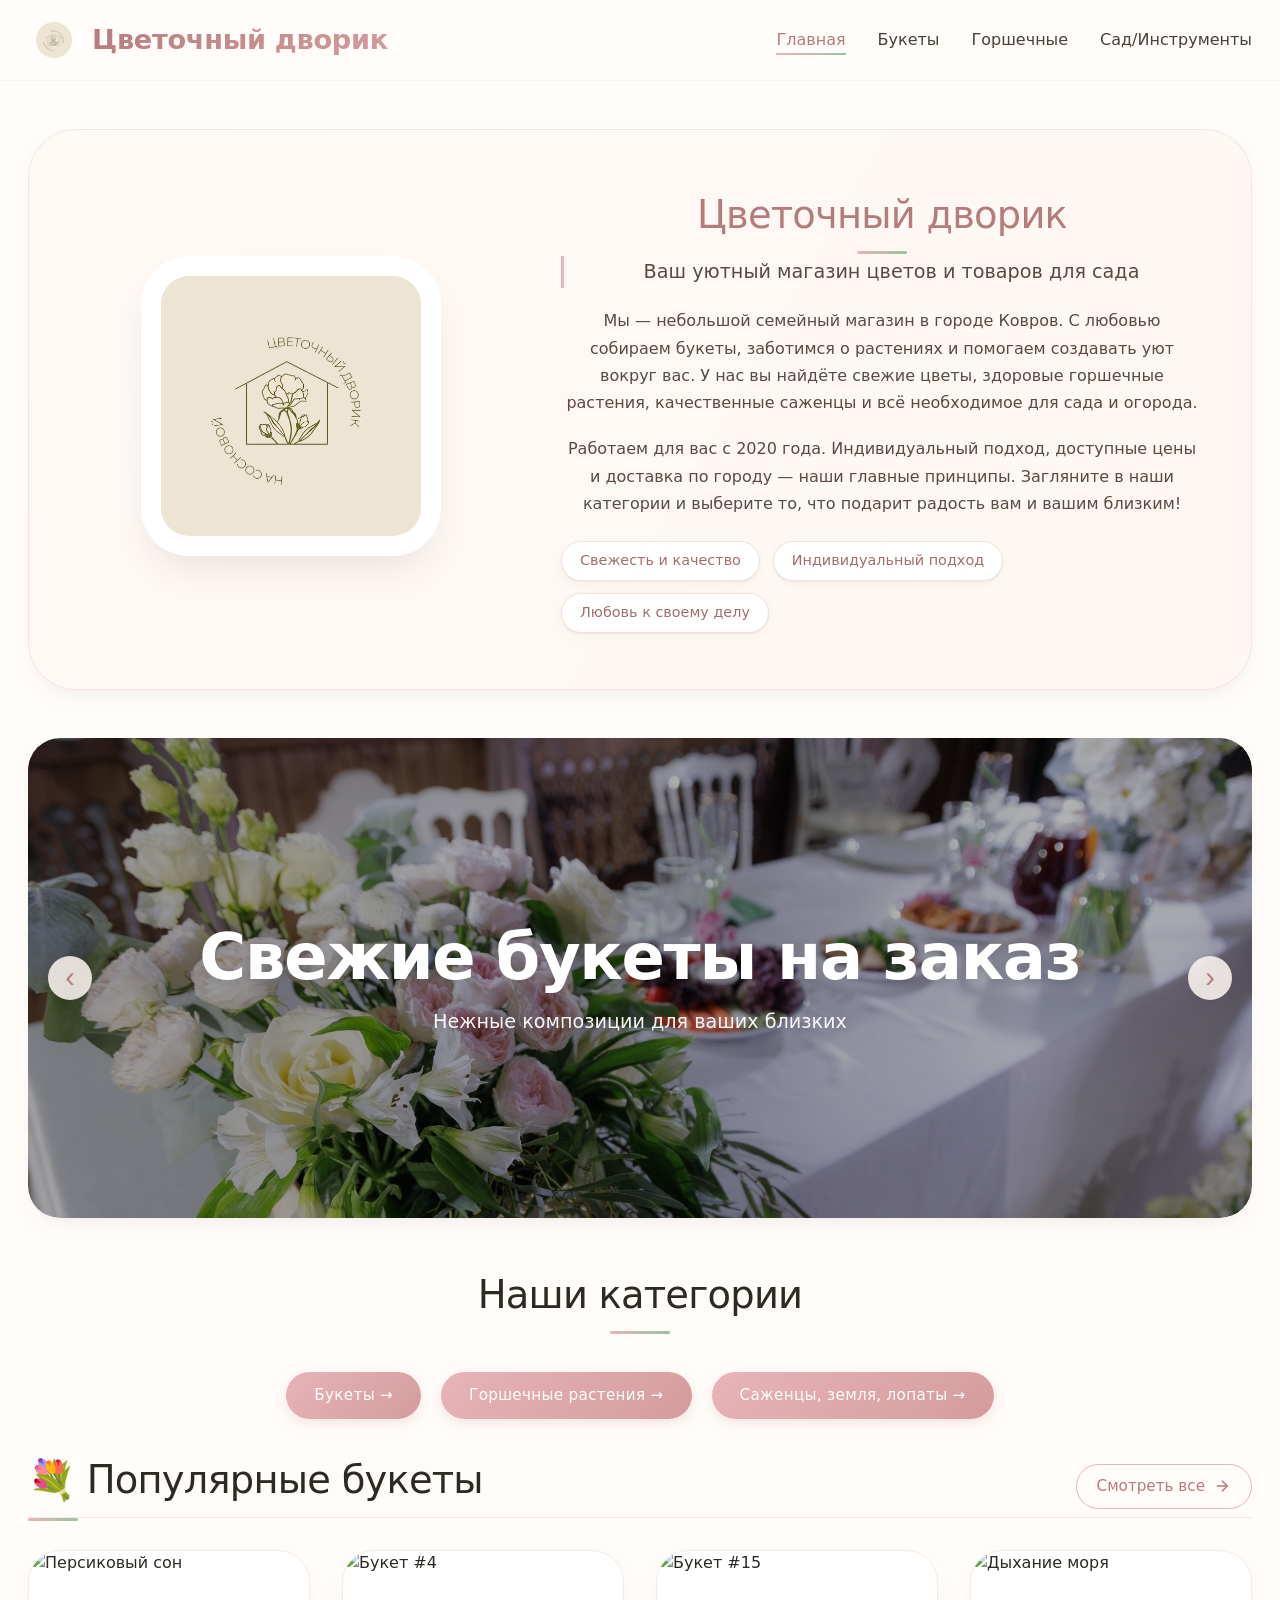
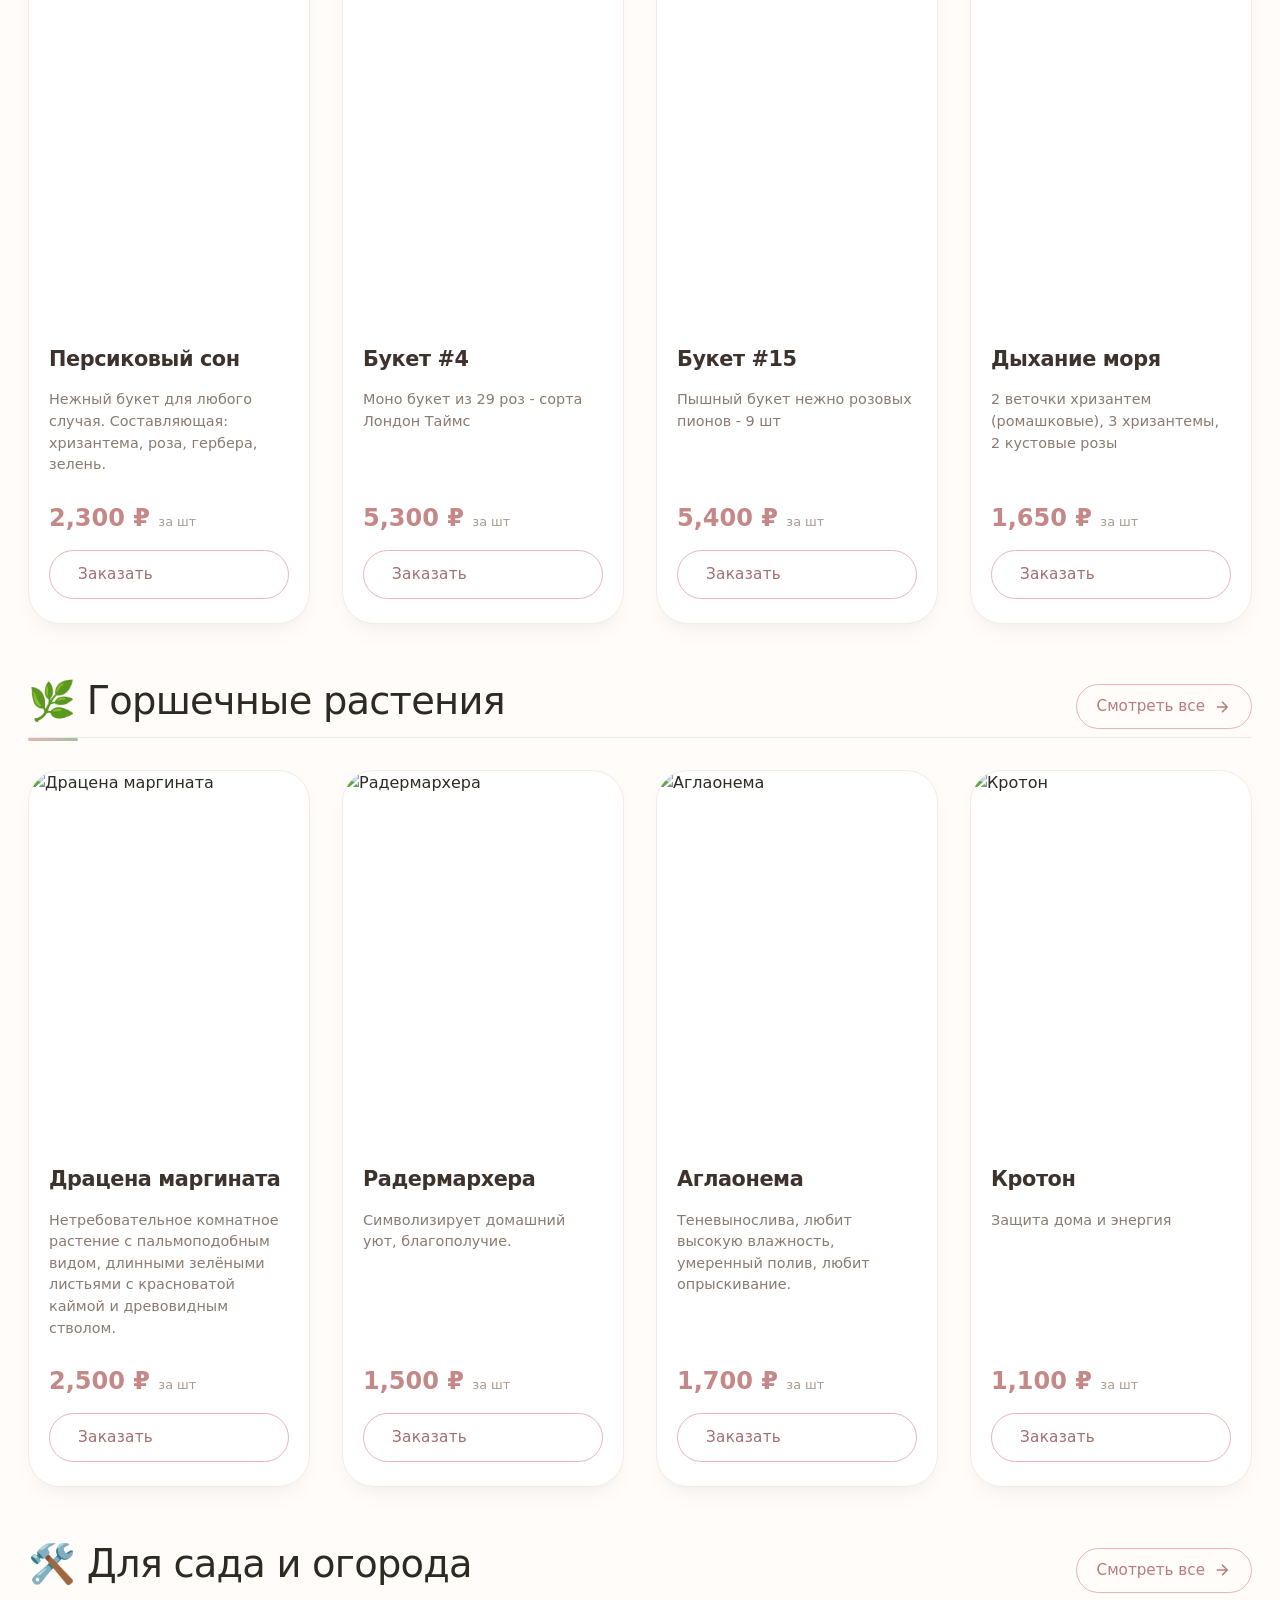
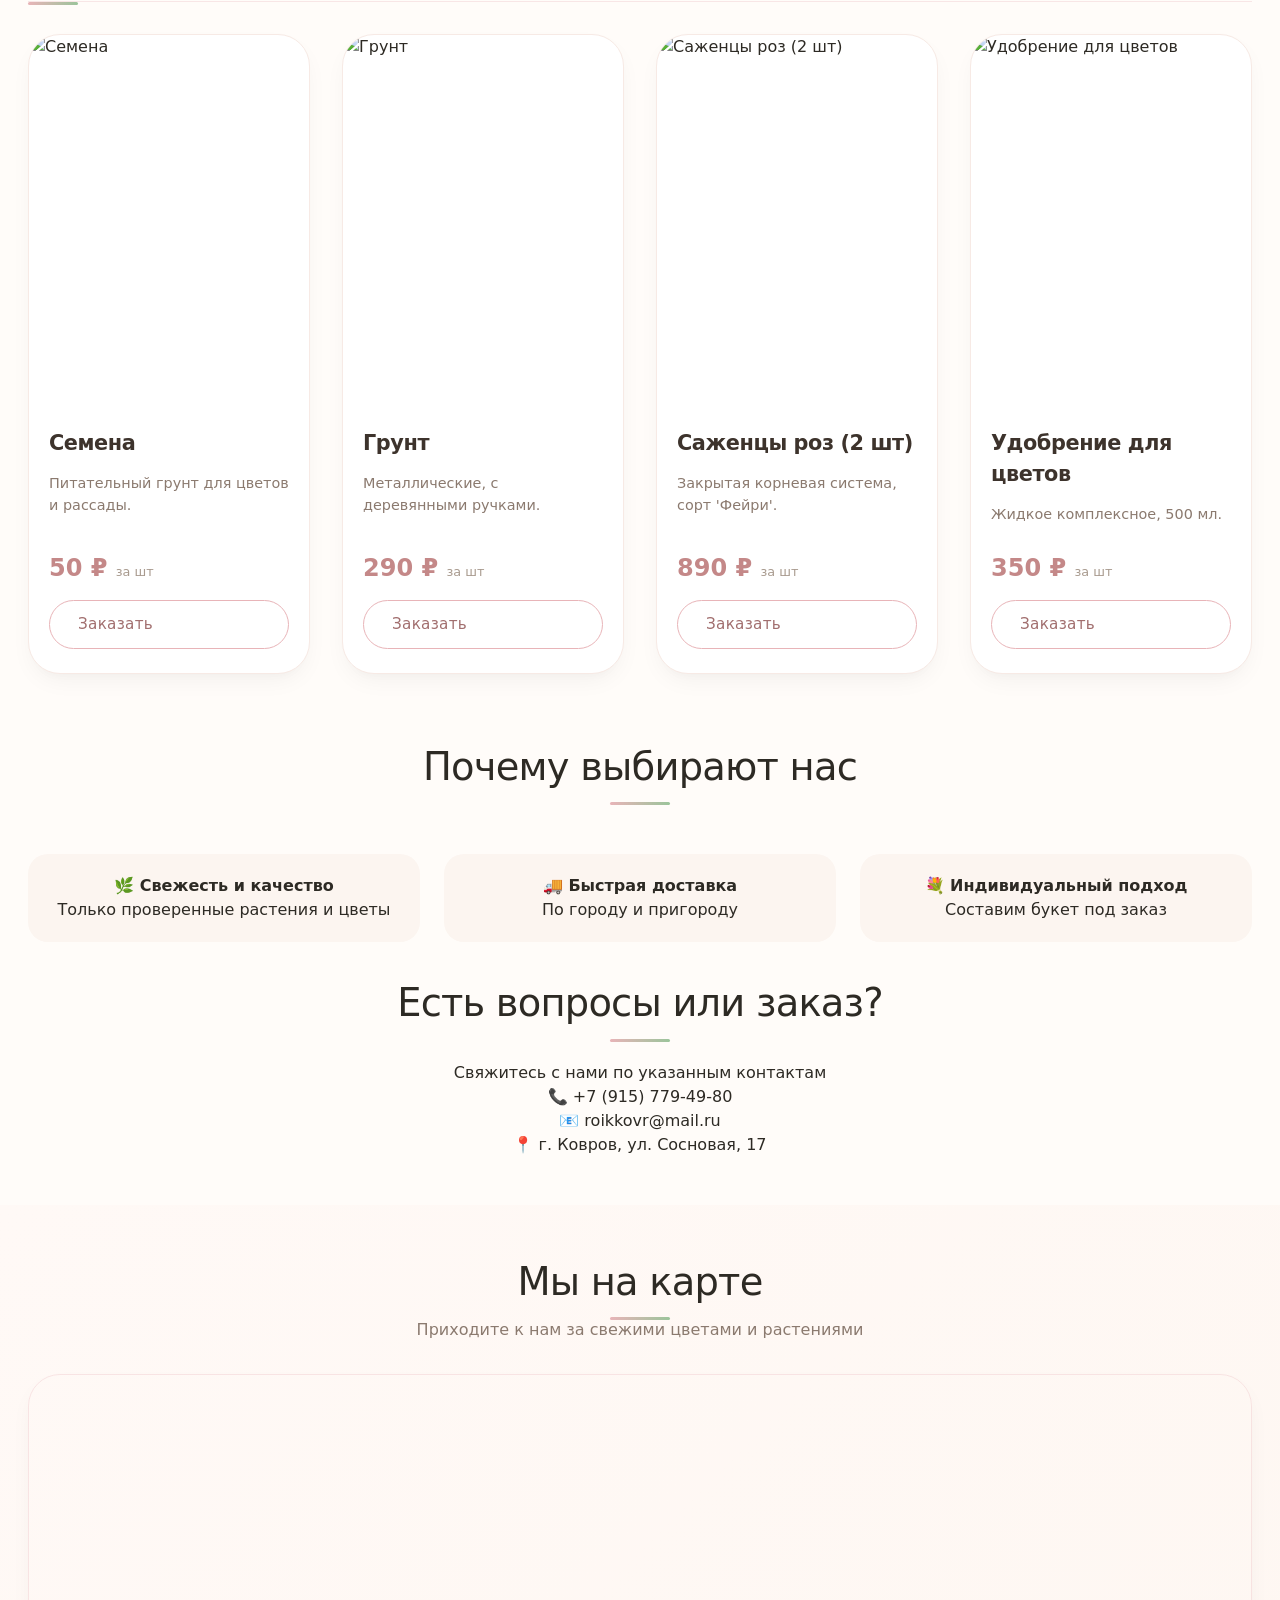
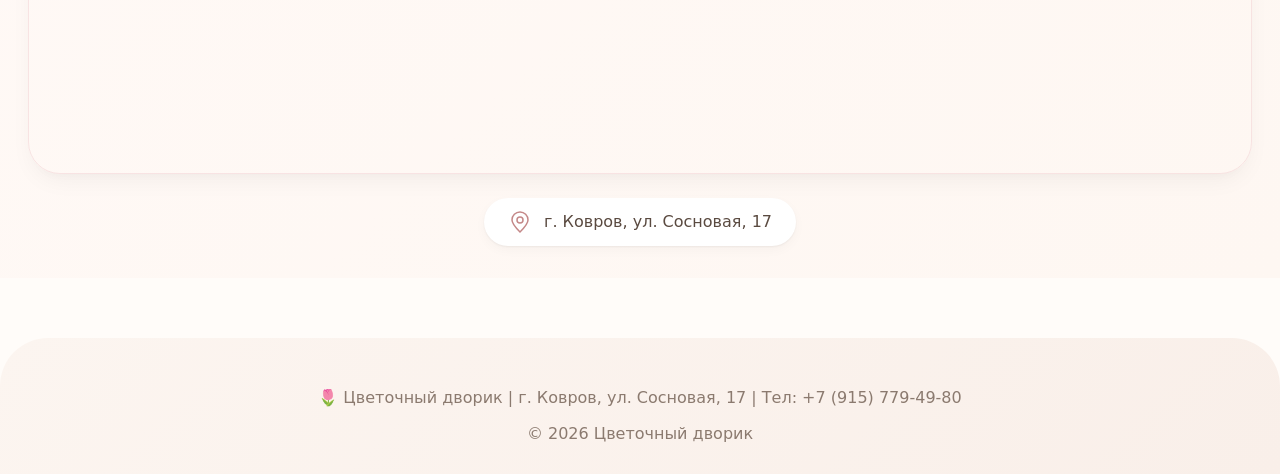
==== commit 706f0c49: "ff1" ====
--- a/index.html
+++ b/index.html
@@ -17,7 +17,16 @@
         <img class="logo-img" src="images/logo.jpg" alt="Логотип Цветочный дворик">
         <span class="logo-text">Цветочный дворик</span>
       </div>
-      <ul class="nav-links">
+      
+      <!-- Бургер-кнопка (только на мобильных) -->
+      <button class="burger-menu" id="burgerMenu" aria-label="Меню">
+        <span></span>
+        <span></span>
+        <span></span>
+      </button>
+      
+      <!-- Навигация -->
+      <ul class="nav-links" id="navLinks">
         <li><a href="index.html">Главная</a></li>
         <li><a href="catalog-bukety.html">Букеты</a></li>
         <li><a href="catalog-gorshechnye.html">Горшечные</a></li>
@@ -97,9 +106,9 @@
           <h2>Есть вопросы или заказ?</h2>
           <p>Свяжитесь с нами по указанным контактам</p>
           <div class="feedback-contacts">
-            <p>📞 +7 (999) 123-45-67</p>
-            <p>📧 info@cvetochniy-dvorik.ru</p>
-            <p>📍 г. Ваш Город, ул. Цветочная, 15</p>
+            <p>📞 +7 (915) 779-49-80</p>
+            <p>📧 roikkovr@mail.ru</p>
+            <p>📍 г. Ковров, ул. Сосновая, 17</p>
           </div>
         </div>
       </div>
@@ -120,13 +129,13 @@
             <path d="M12 2a8 8 0 0 0-8 8c0 4 8 12 8 12s8-8 8-12a8 8 0 0 0-8-8z"/>
             <circle cx="12" cy="10" r="3"/>
           </svg>
-          <span>г. Ковров, ул. Сосновая, 17, м-н Сороковой</span>
+          <span>г. Ковров, ул. Сосновая, 17</span>
         </div>
       </div>
     </section>
 <footer>
   <div class="container">
-    <p>🌷 Цветочный дворик — ваш сад в нежных тонах | г. Ваш Город | Тел: +7 (999) 123-45-67 | <a href="#" style="color:#a6686e;">Политика конфиденциальности</a></p>
+    <p>🌷 Цветочный дворик | г. Ковров, ул. Сосновая, 17 | Тел: +7 (915) 779-49-80</p>
     <p style="margin-top:12px;">© 2026 Цветочный дворик</p>
   </div>
 </footer>
--- a/style.css
+++ b/style.css
@@ -891,4 +891,113 @@
   .map-address span {
     text-align: center;
   }
+}
+
+/* ========== БУРГЕР-МЕНЮ (ДЛЯ МОБИЛЬНЫХ) ========== */
+.burger-menu {
+  display: none;
+  flex-direction: column;
+  justify-content: space-between;
+  width: 30px;
+  height: 22px;
+  background: transparent;
+  border: none;
+  cursor: pointer;
+  padding: 0;
+  z-index: 110;
+}
+
+.burger-menu span {
+  width: 100%;
+  height: 2.5px;
+  background: #B57C7C;
+  border-radius: 2px;
+  transition: var(--transition);
+}
+
+.burger-menu.active span:nth-child(1) {
+  transform: translateY(10px) rotate(45deg);
+}
+
+.burger-menu.active span:nth-child(2) {
+  opacity: 0;
+}
+
+.burger-menu.active span:nth-child(3) {
+  transform: translateY(-10px) rotate(-45deg);
+}
+
+/* Адаптация для планшетов и телефонов */
+@media (max-width: 768px) {
+  .burger-menu {
+    display: flex;
+  }
+  
+  .navbar {
+    position: relative;
+    justify-content: space-between;
+    flex-wrap: nowrap;
+  }
+  
+  .nav-links {
+    position: fixed;
+    top: 0;
+    right: -100%;
+    width: 80%;
+    max-width: 320px;
+    height: 100vh;
+    background: rgba(255, 252, 249, 0.98);
+    backdrop-filter: blur(20px);
+    flex-direction: column;
+    justify-content: center;
+    align-items: center;
+    gap: 32px;
+    transition: right 0.3s ease;
+    z-index: 105;
+    box-shadow: -5px 0 30px rgba(0, 0, 0, 0.1);
+    margin: 0;
+    padding: 80px 24px 40px;
+    list-style: none;
+  }
+  
+  .nav-links.active {
+    right: 0;
+  }
+  
+  .nav-links li {
+    margin: 0;
+  }
+  
+  .nav-links a {
+    font-size: 1.2rem;
+    padding: 12px 0;
+    display: block;
+  }
+  
+  /* Затемнение фона при открытом меню */
+  body.menu-open {
+    overflow: hidden;
+  }
+  
+  body.menu-open::before {
+    content: '';
+    position: fixed;
+    top: 0;
+    left: 0;
+    width: 100%;
+    height: 100%;
+    background: rgba(0, 0, 0, 0.3);
+    z-index: 100;
+  }
+}
+
+/* Для очень маленьких телефонов */
+@media (max-width: 480px) {
+  .nav-links {
+    width: 85%;
+  }
+  
+  .nav-links a {
+    font-size: 1.1rem;
+  }
 }
